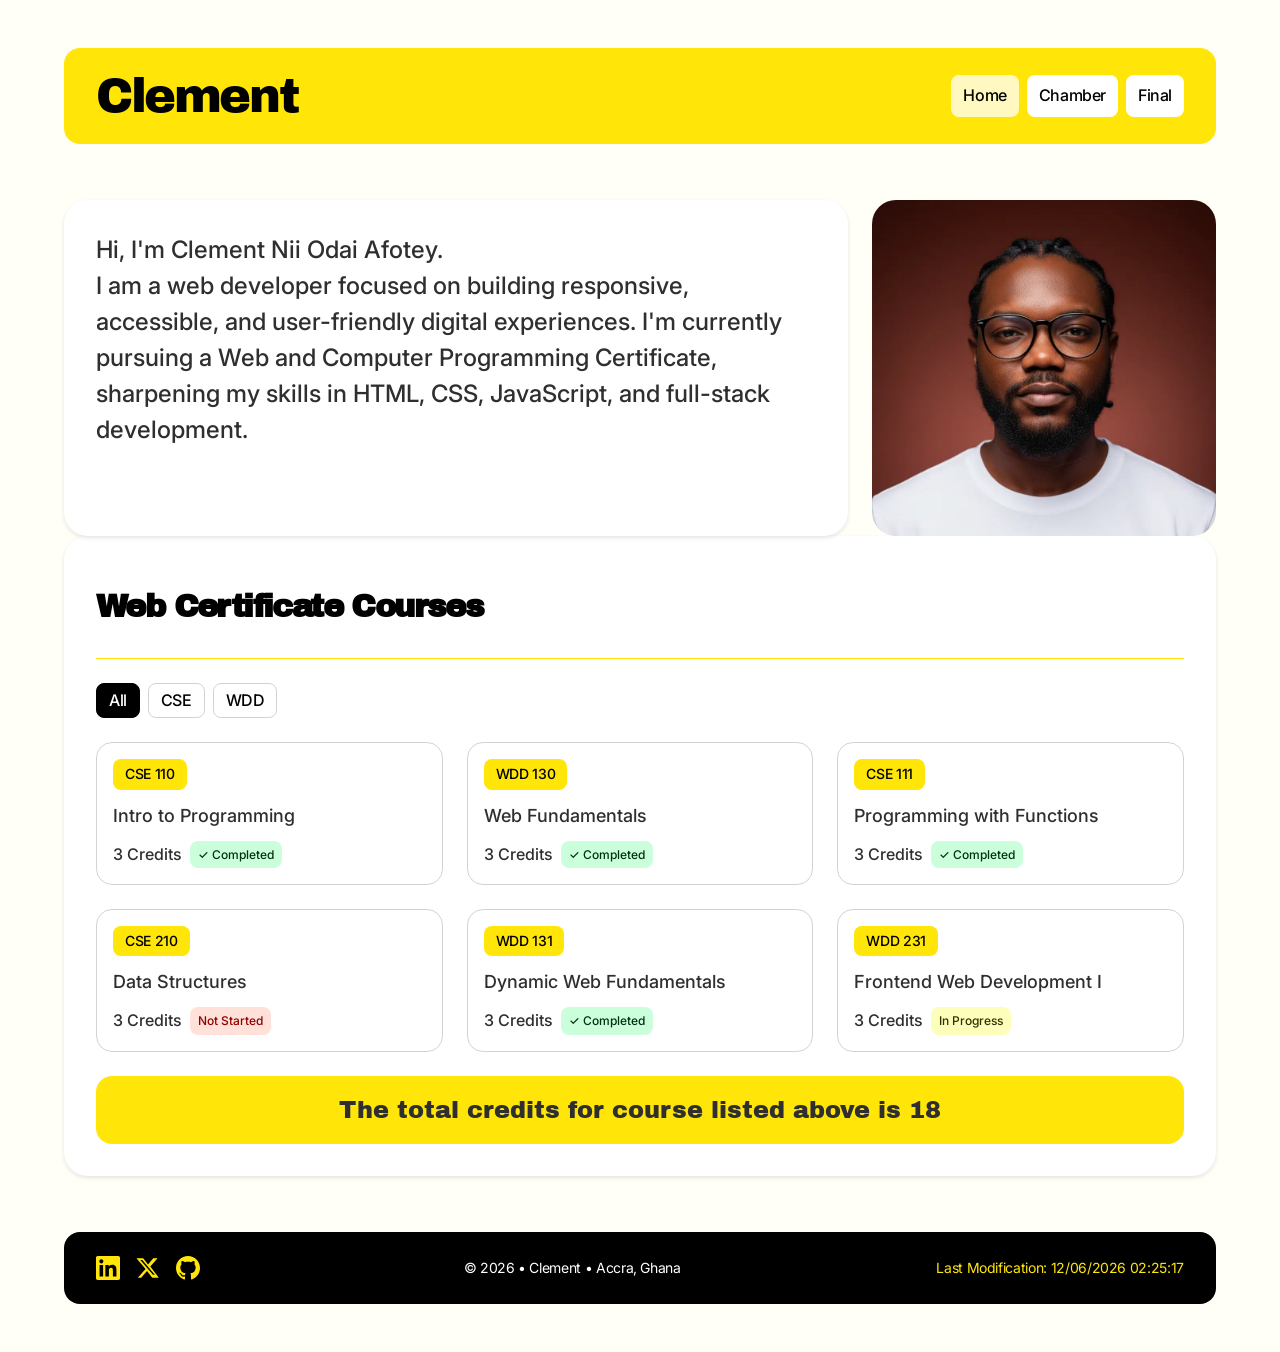
==== index.html @ 3dbdcb91 "Fix HTML Errors" ====
<!DOCTYPE html>
<html lang="en">
<head>
  <meta charset="UTF-8">
  <meta name="viewport" content="width=device-width, initial-scale=1.0">
  <meta name="description" content="Clement Nii Odai Afotey — WDD231 Web and Computer Programming Certificate course homepage.">
  <meta name="author" content="Clement Nii Odai Afotey">
  <title>WDD231 — Web and Computer Programming Certificate | Clement</title>


  <!-- Google Fonts: Archivo Black + Inter -->
  <link rel="preconnect" href="https://fonts.googleapis.com">
<link rel="preconnect" href="https://fonts.gstatic.com" crossorigin>
<link href="https://fonts.googleapis.com/css2?family=Archivo+Black&family=Inter:ital,opsz,wght@0,14..32,100..900;1,14..32,100..900&display=swap" rel="stylesheet">

  <!-- CSS -->
  <link rel="stylesheet" href="styles/normalize.css">
  <link rel="stylesheet" href="styles/small.css">
  <link rel="stylesheet" href="styles/large.css">

  <!-- Scripts (deferred) -->
  <script src="scripts/date.js" defer></script>
  <script src="scripts/navigation.js" defer></script>
  <script src="scripts/courses.js" defer></script>
</head>
<body>

  <div class="page-wrapper">

    <!-- ======================================================
         NAVIGATION
    ====================================================== -->
    <header class="page-header">
      <p class="brand-name">Clement</p>

      <nav id="nav-menu"
           class="primary-nav"
           aria-label="Primary navigation"
           aria-hidden="true">
        <a href="index.html" class="nav-link" aria-current="page">Home</a>
        <a href="#chamber" class="nav-link">Chamber</a>
        <a href="#final" class="nav-link">Final</a>
      </nav>

      <button id="menu-toggle"
              class="hamburger"
              aria-label="Toggle navigation menu"
              aria-expanded="false"
              aria-controls="nav-menu">
        <span></span>
        <span></span>
        <span></span>
      </button>
    </header>

    <main>

    <!-- ======================================================
         HERO
    ====================================================== -->
    <section class="hero" aria-label="About Clement">
      <div class="hero-bio">
        <p>
          Hi, I'm Clement Nii Odai Afotey.<br>
          I am a web developer focused on building responsive, accessible, and user-friendly digital experiences.
          I'm currently pursuing a Web and Computer Programming Certificate, sharpening my skills in HTML, CSS,
          JavaScript, and full-stack development.
        </p>
      </div>

      <div class="hero-photo">
        <img src="images/profile.webp"
             alt="Clement Nii Odai Afotey — student photo"
             loading="lazy"
             width="344"
             height="336">
      </div>
    </section>

    <!-- ======================================================
         COURSES
    ====================================================== -->
    <section class="courses-container" aria-label="Web Certificate Courses">
      <!-- Section header -->
      <div class="courses-header">
        <h1 class="courses-title">Web Certificate Courses</h1>
        <hr class="courses-divider" aria-hidden="true">
      </div>

      <!-- Filter buttons -->
      <nav class="filter-nav" aria-label="Filter courses by subject">
        <button class="filter-btn active"
                data-filter="all"
                aria-pressed="true">All</button>
        <button class="filter-btn"
                data-filter="CSE"
                aria-pressed="false">CSE</button>
        <button class="filter-btn"
                data-filter="WDD"
                aria-pressed="false">WDD</button>
      </nav>

      <!-- Course grid — populated by courses.js -->
      <div id="courses-container"
           class="courses-grid"
           role="region"
           aria-live="polite"
           aria-label="Course list">
        <!-- Dynamically inserted -->
      </div>

      <!-- Credits summary -->
      <div class="credits-summary" aria-live="polite">
        <p>The total credits for course listed above is <span id="total-credits">0</span></p>
      </div>
    </section>

    </main>

    <!-- ======================================================
         FOOTER
    ====================================================== -->
    <footer class="page-footer">
      <div class="footer-top">
        <nav class="social-links" aria-label="Social media links">
          <!-- LinkedIn -->
          <a href="https://www.linkedin.com/in/vikers-jnr"
             aria-label="LinkedIn profile"
             target="_blank"
             rel="noopener noreferrer">
            <svg viewBox="0 0 24 24" aria-hidden="true">
              <path d="M20.447 20.452h-3.554v-5.569c0-1.328-.027-3.037-1.852-3.037-1.853 0-2.136 1.445-2.136 2.939v5.667H9.351V9h3.414v1.561h.046c.477-.9 1.637-1.85 3.37-1.85 3.601 0 4.267 2.37 4.267 5.455v6.286zM5.337 7.433c-1.144 0-2.063-.926-2.063-2.065 0-1.138.92-2.063 2.063-2.063 1.14 0 2.064.925 2.064 2.063 0 1.139-.925 2.065-2.064 2.065zm1.782 13.019H3.555V9h3.564v11.452zM22.225 0H1.771C.792 0 0 .774 0 1.729v20.542C0 23.227.792 24 1.771 24h20.451C23.2 24 24 23.227 24 22.271V1.729C24 .774 23.2 0 22.225 0z"/>
            </svg>
          </a>

          <!-- X (Twitter) -->
          <a href="https://twitter.com"
             aria-label="X (Twitter) profile"
             target="_blank"
             rel="noopener noreferrer">
            <svg viewBox="0 0 24 24" aria-hidden="true">
              <path d="M18.244 2.25h3.308l-7.227 8.26 8.502 11.24h-6.6l-5.165-6.75-5.913 6.75h-3.308l7.73-8.835L.424 2.25h6.755l4.872 6.237 5.193-6.237zM17.002 18.874h1.834L6.287 3.875H4.332l12.67 14.999z"/>
            </svg>
          </a>

          <!-- GitHub -->
          <a href="https://github.com"
             aria-label="GitHub profile"
             target="_blank"
             rel="noopener noreferrer">
            <svg viewBox="0 0 24 24" aria-hidden="true">
              <path d="M12 0c-6.626 0-12 5.373-12 12 0 5.302 3.438 9.8 8.207 11.387.599.111.793-.261.793-.577v-2.234c-3.338.726-4.033-1.416-4.033-1.416-.546-1.387-1.333-1.756-1.333-1.756-1.089-.745.083-.729.083-.729 1.205.084 1.839 1.237 1.839 1.237 1.07 1.834 2.807 1.304 3.492.997.107-.775.418-1.305.762-1.604-2.665-.305-5.467-1.334-5.467-5.931 0-1.311.469-2.381 1.236-3.221-.124-.303-.535-1.524.117-3.176 0 0 1.008-.322 3.301 1.23.957-.266 1.983-.399 3.003-.404 1.02.005 2.047.138 3.006.404 2.291-1.552 3.297-1.23 3.297-1.23.653 1.653.242 2.874.118 3.176.77.84 1.235 1.911 1.235 3.221 0 4.609-2.807 5.624-5.479 5.921.43.372.823 1.102.823 2.222v3.293c0 .319.192.694.801.576 4.765-1.589 8.199-6.086 8.199-11.386 0-6.627-5.373-12-12-12z"/>
            </svg>
          </a>
        </nav>
      </div>

      <div class="footer-meta">
        <p class="footer-copyright">
          &copy; <span id="currentyear"></span> &bull; Clement &bull; Accra, Ghana
        </p>
        <p id="lastModified" class="footer-modified"></p>
      </div>
    </footer>

  </div><!-- /.page-wrapper -->

</body>
</html>
---- styles/small.css ----
/* ============================================================
   Design Tokens
   ============================================================ */
:root {
  /* Colors */
  --color-bg: #fffef7;
  --color-black: #000000;
  --color-white: #ffffff;
  --color-accent: #ffe608;
  --color-footer-bg: #000000;
  --color-text-primary: #2f2f2f;
  --color-text-muted: #505050;
  --color-border: #d3d3d3;

  /* Status colors */
  --color-status-completed-bg: #cbffdc;
  --color-status-completed-text: #003010;
  --color-status-not-started-bg: #ffe1d9;
  --color-status-not-started-text: #910000;
  --color-status-in-progress-bg: #fcfeba;
  --color-status-in-progress-text: #303100;

  /* Typography */
  --font-display: 'Archivo Black', sans-serif;
  --font-body: 'Inter', Arial, sans-serif;

  /* Font sizes */
  --fs-xs: 0.75rem;     /* 12px */
  --fs-sm: 0.875rem;    /* 14px */
  --fs-base: 1rem;      /* 16px */
  --fs-lg: 1.125rem;    /* 18px */
  --fs-xl: 1.5rem;      /* 24px */
  --fs-2xl: 2rem;       /* 32px */
  --fs-3xl: 3rem;       /* 48px */

  /* Letter spacing */
  --ls-tight: -0.05em;
  --ls-tighter: -0.025em;

  /* Spacing */
  --space-1: 0.25rem;   /* 4px */
  --space-2: 0.5rem;    /* 8px */
  --space-3: 0.75rem;   /* 12px */
  --space-4: 1rem;      /* 16px */
  --space-5: 1.25rem;   /* 20px */
  --space-6: 1.5rem;    /* 24px */
  --space-7: 2rem;      /* 32px */
  --space-8: 2.5rem;    /* 40px */
  --space-9: 3rem;      /* 48px */
  --space-10: 3.5rem;   /* 56px */

  /* Radii */
  --radius-sm: 8px;
  --radius-md: 16px;
  --radius-lg: 24px;

  /* Shadows */
  --shadow-card: 0px 2px 4px rgba(0, 0, 0, 0.1);
}

/* ============================================================
   Reset & Base
   ============================================================ */
*, *::before, *::after {
  box-sizing: border-box;
  margin: 0;
  padding: 0;
}

html {
  scroll-behavior: smooth;
  line-height: 1.15;
}

body {
  min-height: 100vh;
  background: var(--color-bg);
  color: var(--color-text-primary);
  font-family: var(--font-body);
  font-weight: 400;
  line-height: 1.6;
}

img {
  display: block;
  max-width: 100%;
}

a {
  color: inherit;
  text-decoration: none;
}

button {
  font: inherit;
  cursor: pointer;
  border: none;
  background: none;
}

/* ============================================================
   Page Wrapper
   ============================================================ */
.page-wrapper {
  max-width: 1248px;
  margin: 0 auto;
  padding: var(--space-9) var(--space-5);
  display: flex;
  flex-direction: column;
  gap: var(--space-10);
}

/* ============================================================
   Navigation / Header
   ============================================================ */
.page-header {
  background: var(--color-accent);
  border-radius: var(--radius-md);
  padding: var(--space-6) var(--space-7);
  display: flex;
  align-items: center;
  justify-content: space-between;
  gap: var(--space-4);
  position: relative;
}

.brand-name {
  font-family: var(--font-display);
  font-size: var(--fs-3xl);
  font-weight: 400;
  font-style: normal;
  color: var(--color-black);
  letter-spacing: -0.05em;
  line-height: 1;
}

/* Hamburger — mobile only */
.hamburger {
  display: inline-flex;
  flex-direction: column;
  justify-content: space-between;
  width: 2rem;
  height: 1.4rem;
  background: none;
  border: none;
  cursor: pointer;
  padding: 0;
  z-index: 100;
}

.hamburger span {
  width: 100%;
  height: 3px;
  background: var(--color-black);
  border-radius: 999px;
  display: block;
  transition: transform 0.2s ease, opacity 0.2s ease;
}

/* Nav links */
.primary-nav {
  display: none;
  flex-direction: column;
  gap: var(--space-2);
  position: absolute;
  top: calc(100% + var(--space-2));
  right: var(--space-5);
  background: var(--color-accent);
  border-radius: var(--radius-sm);
  padding: var(--space-3);
  z-index: 99;
  box-shadow: var(--shadow-card);
}

.primary-nav.is-open {
  display: flex;
}

.nav-link {
  display: inline-flex;
  align-items: center;
  justify-content: center;
  padding: var(--space-2) var(--space-3);
  background: var(--color-white);
  color: var(--color-black);
  border-radius: var(--radius-sm);
  font-family: var(--font-body);
  font-weight: 500;
  font-size: var(--fs-base);
  letter-spacing: var(--ls-tighter);
  transition: background 0.15s ease;
  white-space: nowrap;
}

.nav-link:hover,
.nav-link[aria-current="page"] {
  background: rgba(255, 255, 255, 0.75);
}

/* ============================================================
   Hero Section
   ============================================================ */
.hero {
  display: grid;
  grid-template-columns: 1fr;
  gap: var(--space-6);
}

.hero-bio {
  background: var(--color-white);
  border-radius: var(--radius-lg);
  padding: var(--space-7) var(--space-7);
  box-shadow: var(--shadow-card);
}

.hero-bio p {
  font-family: var(--font-body);
  font-weight: 500;
  font-style: normal; 
  font-size: var(--fs-xl);
  color: var(--color-text-primary);
  line-height: 1.5;
}

.hero-photo {
  background: var(--color-white);
  border-radius: var(--radius-lg);
  overflow: hidden;
  aspect-ratio: 344 / 336;
}

.hero-photo img {
  width: 100%;
  height: 100%;
  object-fit: cover;
  object-position: center center;
  display: block;
}

/* ============================================================
   Courses Container
   ============================================================ */
.courses-container {
  background: var(--color-white);
  border-radius: var(--radius-lg);
  padding: var(--space-7);
  box-shadow: var(--shadow-card);
  display: flex;
  flex-direction: column;
  gap: var(--space-6);
}

/* Courses Header */
.courses-header {
  display: flex;
  flex-direction: column;
  gap: var(--space-3);
}

.courses-title {
  font-family: var(--font-display);
  font-size: var(--fs-2xl);
  color: var(--color-black);
  letter-spacing: -0.05em;
  line-height: normal;
}

.courses-divider {
  width: 100%;
  height: 1px;
  background: var(--color-accent);
  border: none;
}

/* Filter Buttons */
.filter-nav {
  display: flex;
  gap: var(--space-2);
  flex-wrap: wrap;
}

.filter-btn {
  display: inline-flex;
  align-items: center;
  justify-content: center;
  padding: var(--space-1) var(--space-3);
  border-radius: var(--radius-sm);
  font-family: var(--font-body);
  font-weight: 500;
  font-size: var(--fs-base);
  letter-spacing: var(--ls-tighter);
  color: var(--color-black);
  background: var(--color-white);
  border: 1px solid var(--color-border);
  cursor: pointer;
  transition: background 0.15s ease, border-color 0.15s ease;
}

.filter-btn.active,
.filter-btn:hover {
  background: var(--color-black);
  color: var(--color-white);
  border-color: var(--color-black);
}

/* Courses Grid */
.courses-grid {
  display: grid;
  grid-template-columns: 1fr;
  gap: var(--space-6);
}

/* Course Card */
.course-card {
  background: var(--color-white);
  border: 1px solid var(--color-border);
  border-radius: var(--radius-md);
  padding: var(--space-4);
  display: flex;
  flex-direction: column;
  gap: var(--space-3);
}

.course-code {
  display: inline-flex;
  align-items: center;
  justify-content: center;
  padding: var(--space-1) var(--space-3);
  background: var(--color-accent);
  color: var(--color-black);
  border-radius: var(--radius-sm);
  font-family: var(--font-body);
  font-weight: 500;
  font-size: var(--fs-sm);
  letter-spacing: var(--ls-tighter);
  white-space: nowrap;
  width: fit-content;
}

.course-title {
  font-family: var(--font-body);
  font-weight: 500;
  font-size: var(--fs-lg);
  color: var(--color-text-primary);
  line-height: 1.5;
  margin: 0;
}

.course-info {
  display: flex;
  align-items: center;
  gap: var(--space-2);
}

.course-credits {
  font-family: var(--font-body);
  font-weight: 500;
  font-size: var(--fs-base);
  color: var(--color-text-primary);
  white-space: nowrap;
}

.course-status {
  display: inline-flex;
  align-items: center;
  justify-content: center;
  padding: var(--space-1) var(--space-2);
  border-radius: var(--radius-sm);
  font-family: var(--font-body);
  font-weight: 500;
  font-size: var(--fs-xs);
  white-space: nowrap;
}

.course-status.completed {
  background: var(--color-status-completed-bg);
  color: var(--color-status-completed-text);
}

.course-status.not-started {
  background: var(--color-status-not-started-bg);
  color: var(--color-status-not-started-text);
}

.course-status.in-progress {
  background: var(--color-status-in-progress-bg);
  color: var(--color-status-in-progress-text);
}

/* Credits Summary */
.credits-summary {
  background: var(--color-accent);
  border-radius: var(--radius-md);
  padding: var(--space-4);
  display: flex;
  align-items: center;
  justify-content: center;
}

.credits-summary p {
  font-family: var(--font-display);
  font-size: var(--fs-xl);
  color: var(--color-text-primary);
  line-height: 1.5;
  text-align: center;
}

/* ============================================================
   Footer
   ============================================================ */
.page-footer {
  background: var(--color-footer-bg);
  border-radius: var(--radius-md);
  padding: var(--space-6) var(--space-7);
  display: flex;
  flex-direction: column;
  gap: var(--space-4);
  align-items: flex-start;
}

.footer-top {
  display: flex;
  flex-direction: column;
  gap: var(--space-4);
  width: 100%;
}

.social-links {
  display: flex;
  gap: var(--space-4);
  align-items: center;
}

.social-links a {
  display: inline-flex;
  align-items: center;
  justify-content: center;
  width: 24px;
  height: 24px;
  color: var(--color-accent);
  transition: opacity 0.15s ease;
}

.social-links a:hover {
  opacity: 0.7;
}

.social-links svg {
  width: 24px;
  height: 24px;
  fill: currentColor;
}

.footer-meta {
  display: flex;
  flex-direction: column;
  gap: var(--space-2);
  width: 100%;
}

.footer-copyright,
.footer-modified {
  font-family: var(--font-body);
  font-size: var(--fs-sm);
  color: var(--color-white);
  letter-spacing: var(--ls-tighter);
  line-height: normal;
}

.footer-modified{
  color: var(--color-accent);
}

/* ============================================================
   Reduced Motion
   ============================================================ */
@media (prefers-reduced-motion: reduce) {
  *, *::before, *::after {
    transition-duration: 0.001ms !important;
    animation-duration: 0.001ms !important;
    scroll-behavior: auto !important;
  }
}
---- styles/large.css ----
/* ============================================================
   Tablet: 640px+
   ============================================================ */
@media screen and (min-width: 640px) {
  .hamburger {
    display: none;
  }

  .primary-nav {
    display: flex;
    flex-direction: row;
    position: static;
    background: transparent;
    padding: 0;
    box-shadow: none;
    gap: var(--space-2);
  }

  .courses-grid {
    grid-template-columns: repeat(2, minmax(0, 1fr));
  }
}

/* ============================================================
   Desktop: 1024px+
   ============================================================ */
@media screen and (min-width: 1024px) {
  .page-wrapper {
    padding: var(--space-9) var(--space-9);
  }

  /* Hero: bio takes most space, photo aside */
  .hero {
    grid-template-columns: 1fr 344px;
    align-items: stretch;
  }

  .hero-photo {
    aspect-ratio: auto;
    height: 336px;
  }

  /* 3-column course grid */
  .courses-grid {
    grid-template-columns: repeat(3, minmax(0, 1fr));
  }

  /* Footer: single row layout */
  .page-footer {
    flex-direction: row;
    align-items: center;
    gap: var(--space-4);
  }

  .footer-top {
    width: auto;
    flex-shrink: 0;
  }

  .footer-meta {
    flex: 1;
    flex-direction: row;
    justify-content: space-between;
    align-items: center;
  }

  .footer-copyright {
    flex: 1;
    text-align: center;
  }
}

/* ============================================================
   Wide: 1280px+
   ============================================================ */
@media screen and (min-width: 1280px) {
  .page-wrapper {
    padding: var(--space-9) var(--space-9);
  }

  .brand-name {
    font-size: var(--fs-3xl);
  }
}
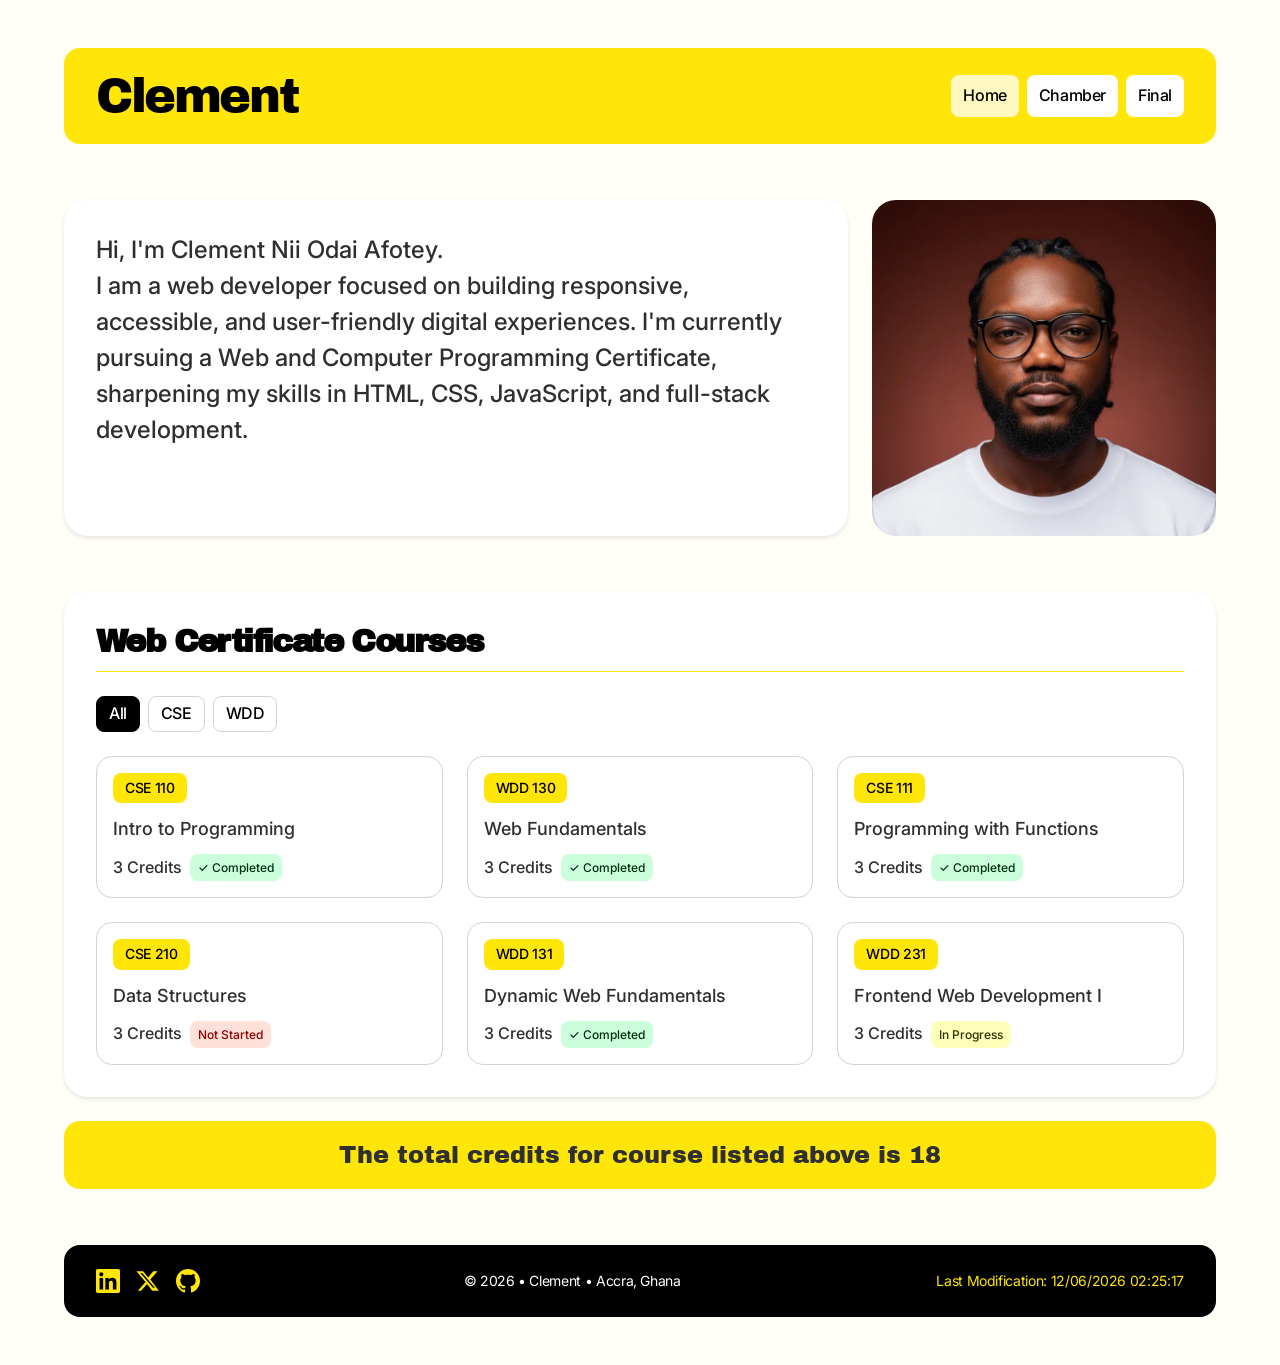
==== commit c17bd50c: "Fix Html Validation errors" ====
--- a/index.html
+++ b/index.html
@@ -59,6 +59,7 @@
          HERO
     ====================================================== -->
     <section class="hero" aria-label="About Clement">
+      <h2 class="visually-hidden">About Me</h2>
       <div class="hero-bio">
         <p>
           Hi, I'm Clement Nii Odai Afotey.<br>
@@ -83,7 +84,7 @@
     <section class="courses-container" aria-label="Web Certificate Courses">
       <!-- Section header -->
       <div class="courses-header">
-        <h1 class="courses-title">Web Certificate Courses</h1>
+        <h2 class="courses-title">Web Certificate Courses</h2>
         <hr class="courses-divider" aria-hidden="true">
       </div>
 
@@ -108,8 +109,13 @@
            aria-label="Course list">
         <!-- Dynamically inserted -->
       </div>
+    </section>
 
-      <!-- Credits summary -->
+    <!-- ======================================================
+         CREDITS SUMMARY
+    ====================================================== -->
+    <section class="credits-section" aria-label="Credit Summary">
+      <h2 class="visually-hidden">Credit Summary</h2>
       <div class="credits-summary" aria-live="polite">
         <p>The total credits for course listed above is <span id="total-credits">0</span></p>
       </div>
@@ -166,4 +172,4 @@
   </div><!-- /.page-wrapper -->
 
 </body>
-</html>
+</html>
--- a/styles/small.css
+++ b/styles/small.css
@@ -110,6 +110,25 @@
   gap: var(--space-10);
 }
 
+/* main groups the three content sections with the same rhythm
+   as the original single-section layout */
+main {
+  display: flex;
+  flex-direction: column;
+  gap: var(--space-10);
+}
+
+/* credits-section visually belongs to the courses block above.
+   The adjacent sibling selector pulls it back up so the gap between
+   courses-container and credits-summary matches the original inner padding. */
+.courses-container + .credits-section {
+  margin-top: calc(var(--space-6) - var(--space-10));
+}
+
+.credits-section {
+  /* visual comes entirely from .credits-summary inside */
+}
+
 /* ============================================================
    Navigation / Header
    ============================================================ */
@@ -387,6 +406,24 @@
   color: var(--color-status-in-progress-text);
 }
 
+/* Visually hidden — accessible but not visible */
+.visually-hidden {
+  position: absolute;
+  width: 1px;
+  height: 1px;
+  padding: 0;
+  margin: -1px;
+  overflow: hidden;
+  clip: rect(0, 0, 0, 0);
+  white-space: nowrap;
+  border: 0;
+}
+
+/* Credits section wrapper — no extra spacing, inherits page-wrapper gap */
+.credits-section {
+  /* intentionally unstyled — visual comes from .credits-summary inside */
+}
+
 /* Credits Summary */
 .credits-summary {
   background: var(--color-accent);
@@ -480,4 +517,4 @@
     animation-duration: 0.001ms !important;
     scroll-behavior: auto !important;
   }
-}
+}
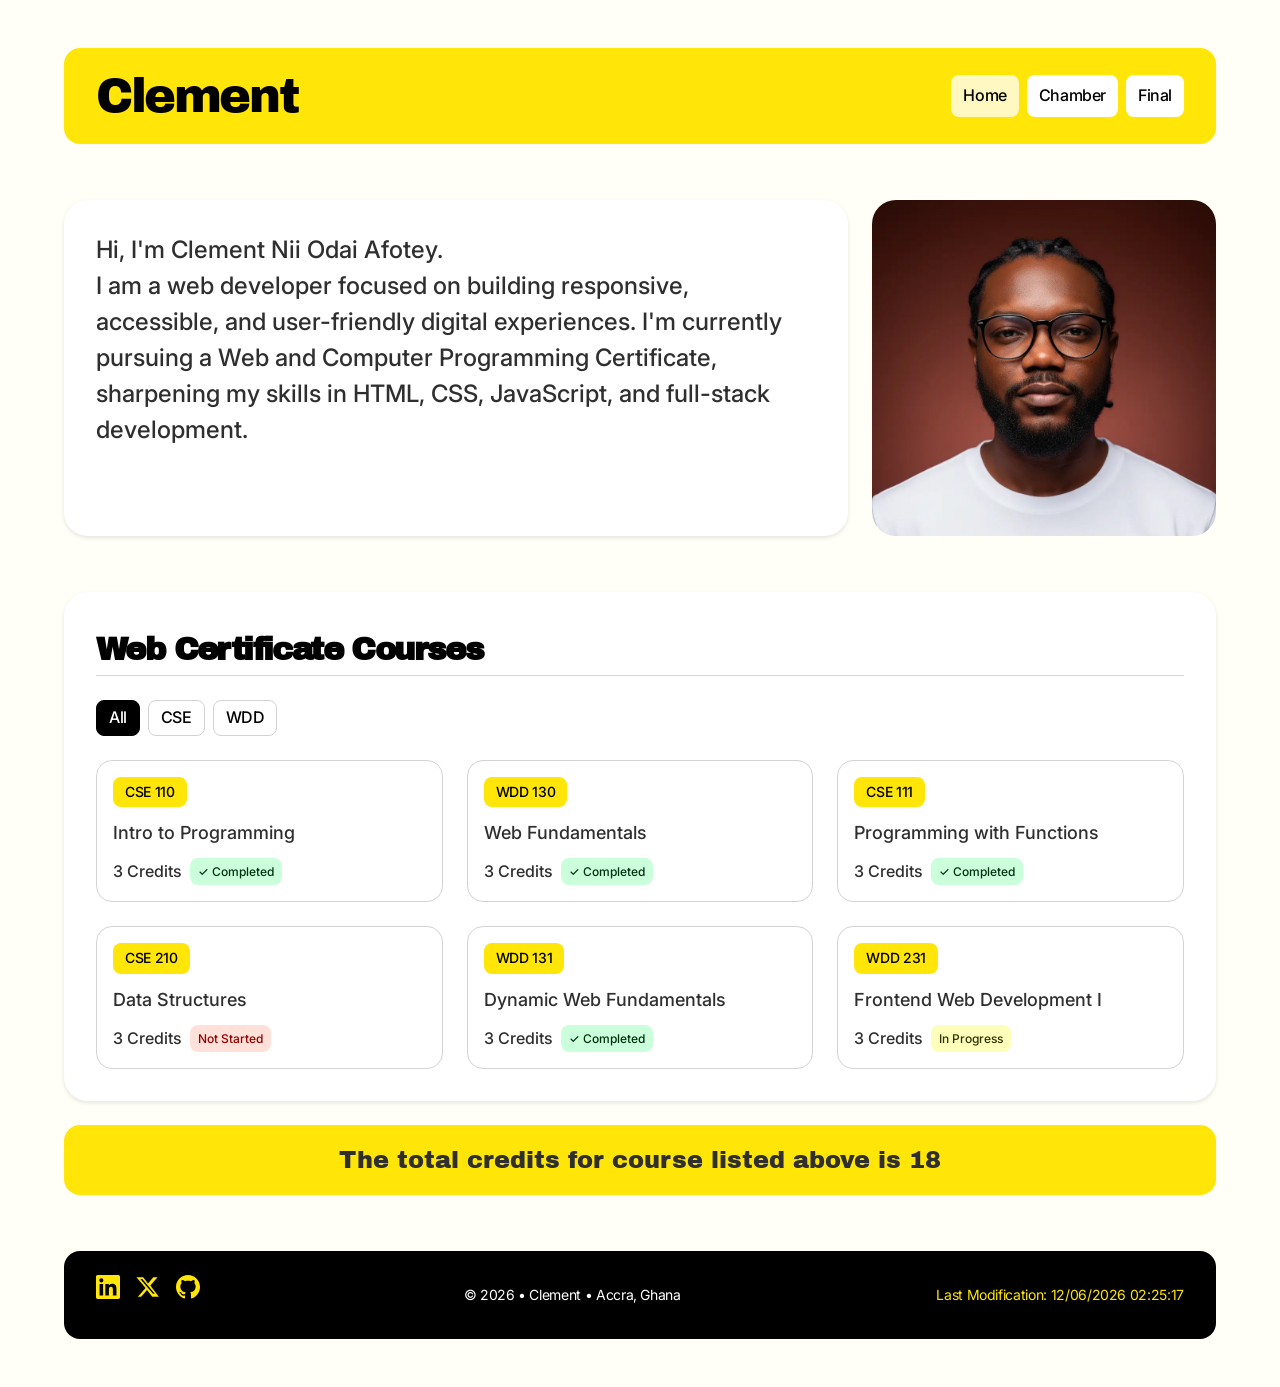
==== commit a4e2220a: "Refactor navigation accessibility attributes and clean up CSS styles" ====
--- a/index.html
+++ b/index.html
@@ -35,8 +35,7 @@
 
       <nav id="nav-menu"
            class="primary-nav"
-           aria-label="Primary navigation"
-           aria-hidden="true">
+           aria-label="Primary navigation">
         <a href="index.html" class="nav-link" aria-current="page">Home</a>
         <a href="#chamber" class="nav-link">Chamber</a>
         <a href="#final" class="nav-link">Final</a>
@@ -54,6 +53,8 @@
     </header>
 
     <main>
+
+    <h1 class="visually-hidden">WDD231 — Web and Computer Programming Certificate</h1>
 
     <!-- ======================================================
          HERO
--- a/styles/small.css
+++ b/styles/small.css
@@ -2,15 +2,15 @@
    Design Tokens
    ============================================================ */
 :root {
-  /* Colors */
+  /* Colors — all hex, no rgba */
   --color-bg: #fffef7;
   --color-black: #000000;
   --color-white: #ffffff;
   --color-accent: #ffe608;
-  --color-footer-bg: #000000;
   --color-text-primary: #2f2f2f;
-  --color-text-muted: #505050;
   --color-border: #d3d3d3;
+  --color-nav-hover: #ffffffbf;
+  --color-shadow: #0000001a;
 
   /* Status colors */
   --color-status-completed-bg: #cbffdc;
@@ -25,37 +25,35 @@
   --font-body: 'Inter', Arial, sans-serif;
 
   /* Font sizes */
-  --fs-xs: 0.75rem;     /* 12px */
-  --fs-sm: 0.875rem;    /* 14px */
-  --fs-base: 1rem;      /* 16px */
-  --fs-lg: 1.125rem;    /* 18px */
-  --fs-xl: 1.5rem;      /* 24px */
-  --fs-2xl: 2rem;       /* 32px */
-  --fs-3xl: 3rem;       /* 48px */
+  --fs-xs: 0.75rem;
+  --fs-sm: 0.875rem;
+  --fs-base: 1rem;
+  --fs-lg: 1.125rem;
+  --fs-xl: 1.5rem;
+  --fs-2xl: 2rem;
+  --fs-3xl: 3rem;
 
   /* Letter spacing */
-  --ls-tight: -0.05em;
   --ls-tighter: -0.025em;
 
   /* Spacing */
-  --space-1: 0.25rem;   /* 4px */
-  --space-2: 0.5rem;    /* 8px */
-  --space-3: 0.75rem;   /* 12px */
-  --space-4: 1rem;      /* 16px */
-  --space-5: 1.25rem;   /* 20px */
-  --space-6: 1.5rem;    /* 24px */
-  --space-7: 2rem;      /* 32px */
-  --space-8: 2.5rem;    /* 40px */
-  --space-9: 3rem;      /* 48px */
-  --space-10: 3.5rem;   /* 56px */
+  --space-1: 0.25rem;
+  --space-2: 0.5rem;
+  --space-3: 0.75rem;
+  --space-4: 1rem;
+  --space-5: 1.25rem;
+  --space-6: 1.5rem;
+  --space-7: 2rem;
+  --space-9: 3rem;
+  --space-10: 3.5rem;
 
   /* Radii */
   --radius-sm: 8px;
   --radius-md: 16px;
   --radius-lg: 24px;
 
-  /* Shadows */
-  --shadow-card: 0px 2px 4px rgba(0, 0, 0, 0.1);
+  /* Shadow */
+  --shadow-card: 0px 2px 4px var(--color-shadow);
 }
 
 /* ============================================================
@@ -77,7 +75,6 @@
   background: var(--color-bg);
   color: var(--color-text-primary);
   font-family: var(--font-body);
-  font-weight: 400;
   line-height: 1.6;
 }
 
@@ -99,314 +96,8 @@
 }
 
 /* ============================================================
-   Page Wrapper
-   ============================================================ */
-.page-wrapper {
-  max-width: 1248px;
-  margin: 0 auto;
-  padding: var(--space-9) var(--space-5);
-  display: flex;
-  flex-direction: column;
-  gap: var(--space-10);
-}
-
-/* main groups the three content sections with the same rhythm
-   as the original single-section layout */
-main {
-  display: flex;
-  flex-direction: column;
-  gap: var(--space-10);
-}
-
-/* credits-section visually belongs to the courses block above.
-   The adjacent sibling selector pulls it back up so the gap between
-   courses-container and credits-summary matches the original inner padding. */
-.courses-container + .credits-section {
-  margin-top: calc(var(--space-6) - var(--space-10));
-}
-
-.credits-section {
-  /* visual comes entirely from .credits-summary inside */
-}
-
-/* ============================================================
-   Navigation / Header
-   ============================================================ */
-.page-header {
-  background: var(--color-accent);
-  border-radius: var(--radius-md);
-  padding: var(--space-6) var(--space-7);
-  display: flex;
-  align-items: center;
-  justify-content: space-between;
-  gap: var(--space-4);
-  position: relative;
-}
-
-.brand-name {
-  font-family: var(--font-display);
-  font-size: var(--fs-3xl);
-  font-weight: 400;
-  font-style: normal;
-  color: var(--color-black);
-  letter-spacing: -0.05em;
-  line-height: 1;
-}
-
-/* Hamburger — mobile only */
-.hamburger {
-  display: inline-flex;
-  flex-direction: column;
-  justify-content: space-between;
-  width: 2rem;
-  height: 1.4rem;
-  background: none;
-  border: none;
-  cursor: pointer;
-  padding: 0;
-  z-index: 100;
-}
-
-.hamburger span {
-  width: 100%;
-  height: 3px;
-  background: var(--color-black);
-  border-radius: 999px;
-  display: block;
-  transition: transform 0.2s ease, opacity 0.2s ease;
-}
-
-/* Nav links */
-.primary-nav {
-  display: none;
-  flex-direction: column;
-  gap: var(--space-2);
-  position: absolute;
-  top: calc(100% + var(--space-2));
-  right: var(--space-5);
-  background: var(--color-accent);
-  border-radius: var(--radius-sm);
-  padding: var(--space-3);
-  z-index: 99;
-  box-shadow: var(--shadow-card);
-}
-
-.primary-nav.is-open {
-  display: flex;
-}
-
-.nav-link {
-  display: inline-flex;
-  align-items: center;
-  justify-content: center;
-  padding: var(--space-2) var(--space-3);
-  background: var(--color-white);
-  color: var(--color-black);
-  border-radius: var(--radius-sm);
-  font-family: var(--font-body);
-  font-weight: 500;
-  font-size: var(--fs-base);
-  letter-spacing: var(--ls-tighter);
-  transition: background 0.15s ease;
-  white-space: nowrap;
-}
-
-.nav-link:hover,
-.nav-link[aria-current="page"] {
-  background: rgba(255, 255, 255, 0.75);
-}
-
-/* ============================================================
-   Hero Section
-   ============================================================ */
-.hero {
-  display: grid;
-  grid-template-columns: 1fr;
-  gap: var(--space-6);
-}
-
-.hero-bio {
-  background: var(--color-white);
-  border-radius: var(--radius-lg);
-  padding: var(--space-7) var(--space-7);
-  box-shadow: var(--shadow-card);
-}
-
-.hero-bio p {
-  font-family: var(--font-body);
-  font-weight: 500;
-  font-style: normal; 
-  font-size: var(--fs-xl);
-  color: var(--color-text-primary);
-  line-height: 1.5;
-}
-
-.hero-photo {
-  background: var(--color-white);
-  border-radius: var(--radius-lg);
-  overflow: hidden;
-  aspect-ratio: 344 / 336;
-}
-
-.hero-photo img {
-  width: 100%;
-  height: 100%;
-  object-fit: cover;
-  object-position: center center;
-  display: block;
-}
-
-/* ============================================================
-   Courses Container
-   ============================================================ */
-.courses-container {
-  background: var(--color-white);
-  border-radius: var(--radius-lg);
-  padding: var(--space-7);
-  box-shadow: var(--shadow-card);
-  display: flex;
-  flex-direction: column;
-  gap: var(--space-6);
-}
-
-/* Courses Header */
-.courses-header {
-  display: flex;
-  flex-direction: column;
-  gap: var(--space-3);
-}
-
-.courses-title {
-  font-family: var(--font-display);
-  font-size: var(--fs-2xl);
-  color: var(--color-black);
-  letter-spacing: -0.05em;
-  line-height: normal;
-}
-
-.courses-divider {
-  width: 100%;
-  height: 1px;
-  background: var(--color-accent);
-  border: none;
-}
-
-/* Filter Buttons */
-.filter-nav {
-  display: flex;
-  gap: var(--space-2);
-  flex-wrap: wrap;
-}
-
-.filter-btn {
-  display: inline-flex;
-  align-items: center;
-  justify-content: center;
-  padding: var(--space-1) var(--space-3);
-  border-radius: var(--radius-sm);
-  font-family: var(--font-body);
-  font-weight: 500;
-  font-size: var(--fs-base);
-  letter-spacing: var(--ls-tighter);
-  color: var(--color-black);
-  background: var(--color-white);
-  border: 1px solid var(--color-border);
-  cursor: pointer;
-  transition: background 0.15s ease, border-color 0.15s ease;
-}
-
-.filter-btn.active,
-.filter-btn:hover {
-  background: var(--color-black);
-  color: var(--color-white);
-  border-color: var(--color-black);
-}
-
-/* Courses Grid */
-.courses-grid {
-  display: grid;
-  grid-template-columns: 1fr;
-  gap: var(--space-6);
-}
-
-/* Course Card */
-.course-card {
-  background: var(--color-white);
-  border: 1px solid var(--color-border);
-  border-radius: var(--radius-md);
-  padding: var(--space-4);
-  display: flex;
-  flex-direction: column;
-  gap: var(--space-3);
-}
-
-.course-code {
-  display: inline-flex;
-  align-items: center;
-  justify-content: center;
-  padding: var(--space-1) var(--space-3);
-  background: var(--color-accent);
-  color: var(--color-black);
-  border-radius: var(--radius-sm);
-  font-family: var(--font-body);
-  font-weight: 500;
-  font-size: var(--fs-sm);
-  letter-spacing: var(--ls-tighter);
-  white-space: nowrap;
-  width: fit-content;
-}
-
-.course-title {
-  font-family: var(--font-body);
-  font-weight: 500;
-  font-size: var(--fs-lg);
-  color: var(--color-text-primary);
-  line-height: 1.5;
-  margin: 0;
-}
-
-.course-info {
-  display: flex;
-  align-items: center;
-  gap: var(--space-2);
-}
-
-.course-credits {
-  font-family: var(--font-body);
-  font-weight: 500;
-  font-size: var(--fs-base);
-  color: var(--color-text-primary);
-  white-space: nowrap;
-}
-
-.course-status {
-  display: inline-flex;
-  align-items: center;
-  justify-content: center;
-  padding: var(--space-1) var(--space-2);
-  border-radius: var(--radius-sm);
-  font-family: var(--font-body);
-  font-weight: 500;
-  font-size: var(--fs-xs);
-  white-space: nowrap;
-}
-
-.course-status.completed {
-  background: var(--color-status-completed-bg);
-  color: var(--color-status-completed-text);
-}
-
-.course-status.not-started {
-  background: var(--color-status-not-started-bg);
-  color: var(--color-status-not-started-text);
-}
-
-.course-status.in-progress {
-  background: var(--color-status-in-progress-bg);
-  color: var(--color-status-in-progress-text);
-}
-
-/* Visually hidden — accessible but not visible */
+   Visually Hidden Utility
+   ============================================================ */
 .visually-hidden {
   position: absolute;
   width: 1px;
@@ -419,12 +110,277 @@
   border: 0;
 }
 
-/* Credits section wrapper — no extra spacing, inherits page-wrapper gap */
-.credits-section {
-  /* intentionally unstyled — visual comes from .credits-summary inside */
-}
-
-/* Credits Summary */
+/* ============================================================
+   Page Wrapper
+   ============================================================ */
+.page-wrapper {
+  max-width: 1248px;
+  margin: 0 auto;
+  padding: var(--space-9) var(--space-5);
+  display: flex;
+  flex-direction: column;
+  gap: var(--space-10);
+}
+
+/* ============================================================
+   Navigation / Header
+   ============================================================ */
+.page-header {
+  background: var(--color-accent);
+  border-radius: var(--radius-md);
+  padding: var(--space-6) var(--space-7);
+  display: flex;
+  align-items: center;
+  justify-content: space-between;
+  gap: var(--space-4);
+  position: relative;
+}
+
+.brand-name {
+  font-family: var(--font-display);
+  font-size: var(--fs-3xl);
+  font-weight: 400;
+  color: var(--color-black);
+  letter-spacing: -0.05em;
+  line-height: 1;
+}
+
+.hamburger {
+  display: inline-flex;
+  flex-direction: column;
+  justify-content: space-between;
+  width: 2rem;
+  height: 1.4rem;
+  cursor: pointer;
+  padding: 0;
+  z-index: 100;
+}
+
+.hamburger span {
+  width: 100%;
+  height: 3px;
+  background: var(--color-black);
+  border-radius: 999px;
+  display: block;
+  transition: transform 0.2s ease, opacity 0.2s ease;
+}
+
+.primary-nav {
+  display: none;
+  flex-direction: column;
+  gap: var(--space-2);
+  position: absolute;
+  top: calc(100% + var(--space-2));
+  right: var(--space-5);
+  background: var(--color-accent);
+  border-radius: var(--radius-sm);
+  padding: var(--space-3);
+  z-index: 99;
+  box-shadow: var(--shadow-card);
+}
+
+.primary-nav.is-open {
+  display: flex;
+}
+
+.nav-link {
+  display: inline-flex;
+  align-items: center;
+  justify-content: center;
+  padding: var(--space-2) var(--space-3);
+  background: var(--color-white);
+  color: var(--color-black);
+  border-radius: var(--radius-sm);
+  font-weight: 500;
+  font-size: var(--fs-base);
+  letter-spacing: var(--ls-tighter);
+  transition: background 0.15s ease;
+  white-space: nowrap;
+}
+
+.nav-link:hover,
+.nav-link[aria-current="page"] {
+  background: var(--color-nav-hover);
+}
+
+/* ============================================================
+   Hero Section
+   ============================================================ */
+.hero {
+  display: grid;
+  grid-template-columns: 1fr;
+  gap: var(--space-6);
+  margin-bottom: var(--space-10);
+}
+
+.hero-bio {
+  background: var(--color-white);
+  border-radius: var(--radius-lg);
+  padding: var(--space-7);
+  box-shadow: var(--shadow-card);
+}
+
+.hero-bio p {
+  font-weight: 500;
+  font-size: var(--fs-xl);
+  line-height: 1.5;
+}
+
+.hero-photo {
+  background: var(--color-white);
+  border-radius: var(--radius-lg);
+  overflow: hidden;
+  aspect-ratio: 344 / 336;
+}
+
+.hero-photo img {
+  width: 100%;
+  height: 100%;
+  object-fit: cover;
+}
+
+/* ============================================================
+   Courses Container
+   ============================================================ */
+.courses-container {
+  background: var(--color-white);
+  border-radius: var(--radius-lg);
+  padding: var(--space-7);
+  box-shadow: var(--shadow-card);
+  display: flex;
+  flex-direction: column;
+  gap: var(--space-6);
+  margin-bottom: var(--space-6);
+}
+
+.courses-header {
+  gap: var(--space-3);
+}
+
+.courses-title {
+  font-family: var(--font-display);
+  font-size: var(--fs-2xl);
+  color: var(--color-black);
+  letter-spacing: -0.05em;
+}
+
+.courses-divider {
+  width: 100%;
+  height: 1px;
+  background: var(--color-accent);
+  border: none;
+}
+
+.filter-nav {
+  display: flex;
+  gap: var(--space-2);
+  flex-wrap: wrap;
+}
+
+.filter-btn {
+  display: inline-flex;
+  align-items: center;
+  justify-content: center;
+  padding: var(--space-1) var(--space-3);
+  border-radius: var(--radius-sm);
+  font-weight: 500;
+  font-size: var(--fs-base);
+  letter-spacing: var(--ls-tighter);
+  color: var(--color-black);
+  background: var(--color-white);
+  border: 1px solid var(--color-border);
+  cursor: pointer;
+  transition: background 0.15s ease, border-color 0.15s ease;
+}
+
+.filter-btn.active,
+.filter-btn:hover {
+  background: var(--color-black);
+  color: var(--color-white);
+  border-color: var(--color-black);
+}
+
+.courses-grid {
+  display: grid;
+  grid-template-columns: 1fr;
+  gap: var(--space-6);
+}
+
+/* ============================================================
+   Course Card
+   ============================================================ */
+.course-card {
+  background: var(--color-white);
+  border: 1px solid var(--color-border);
+  border-radius: var(--radius-md);
+  padding: var(--space-4);
+  display: flex;
+  flex-direction: column;
+  gap: var(--space-3);
+}
+
+.course-code {
+  display: inline-flex;
+  align-items: center;
+  justify-content: center;
+  padding: var(--space-1) var(--space-3);
+  background: var(--color-accent);
+  color: var(--color-black);
+  border-radius: var(--radius-sm);
+  font-weight: 500;
+  font-size: var(--fs-sm);
+  letter-spacing: var(--ls-tighter);
+  white-space: nowrap;
+  width: fit-content;
+}
+
+.course-title {
+  font-weight: 500;
+  font-size: var(--fs-lg);
+  line-height: 1.5;
+}
+
+.course-info {
+  display: flex;
+  align-items: center;
+  gap: var(--space-2);
+}
+
+.course-credits {
+  font-weight: 500;
+  font-size: var(--fs-base);
+  white-space: nowrap;
+}
+
+.course-status {
+  display: inline-flex;
+  align-items: center;
+  justify-content: center;
+  padding: var(--space-1) var(--space-2);
+  border-radius: var(--radius-sm);
+  font-weight: 500;
+  font-size: var(--fs-xs);
+  white-space: nowrap;
+}
+
+.course-status.completed {
+  background: var(--color-status-completed-bg);
+  color: var(--color-status-completed-text);
+}
+
+.course-status.not-started {
+  background: var(--color-status-not-started-bg);
+  color: var(--color-status-not-started-text);
+}
+
+.course-status.in-progress {
+  background: var(--color-status-in-progress-bg);
+  color: var(--color-status-in-progress-text);
+}
+
+/* ============================================================
+   Credits Summary
+   ============================================================ */
 .credits-summary {
   background: var(--color-accent);
   border-radius: var(--radius-md);
@@ -437,8 +393,6 @@
 .credits-summary p {
   font-family: var(--font-display);
   font-size: var(--fs-xl);
-  color: var(--color-text-primary);
-  line-height: 1.5;
   text-align: center;
 }
 
@@ -446,26 +400,19 @@
    Footer
    ============================================================ */
 .page-footer {
-  background: var(--color-footer-bg);
+  background: var(--color-black);
   border-radius: var(--radius-md);
   padding: var(--space-6) var(--space-7);
   display: flex;
   flex-direction: column;
   gap: var(--space-4);
-  align-items: flex-start;
-}
-
-.footer-top {
-  display: flex;
-  flex-direction: column;
+}
+
+.social-links {
+  display: flex;
   gap: var(--space-4);
-  width: 100%;
-}
-
-.social-links {
-  display: flex;
-  gap: var(--space-4);
-  align-items: center;
+  align-items: center;
+  margin-bottom: var(--space-4);
 }
 
 .social-links a {
@@ -483,8 +430,6 @@
 }
 
 .social-links svg {
-  width: 24px;
-  height: 24px;
   fill: currentColor;
 }
 
@@ -492,20 +437,18 @@
   display: flex;
   flex-direction: column;
   gap: var(--space-2);
-  width: 100%;
-}
-
-.footer-copyright,
-.footer-modified {
-  font-family: var(--font-body);
+}
+
+.footer-copyright {
   font-size: var(--fs-sm);
   color: var(--color-white);
   letter-spacing: var(--ls-tighter);
-  line-height: normal;
-}
-
-.footer-modified{
+}
+
+.footer-modified {
+  font-size: var(--fs-sm);
   color: var(--color-accent);
+  letter-spacing: var(--ls-tighter);
 }
 
 /* ============================================================
--- a/styles/large.css
+++ b/styles/large.css
@@ -26,10 +26,9 @@
    ============================================================ */
 @media screen and (min-width: 1024px) {
   .page-wrapper {
-    padding: var(--space-9) var(--space-9);
+    padding: var(--space-9);
   }
 
-  /* Hero: bio takes most space, photo aside */
   .hero {
     grid-template-columns: 1fr 344px;
     align-items: stretch;
@@ -40,20 +39,16 @@
     height: 336px;
   }
 
-  /* 3-column course grid */
   .courses-grid {
     grid-template-columns: repeat(3, minmax(0, 1fr));
   }
 
-  /* Footer: single row layout */
   .page-footer {
     flex-direction: row;
     align-items: center;
-    gap: var(--space-4);
   }
 
   .footer-top {
-    width: auto;
     flex-shrink: 0;
   }
 
@@ -68,17 +63,4 @@
     flex: 1;
     text-align: center;
   }
-}
-
-/* ============================================================
-   Wide: 1280px+
-   ============================================================ */
-@media screen and (min-width: 1280px) {
-  .page-wrapper {
-    padding: var(--space-9) var(--space-9);
-  }
-
-  .brand-name {
-    font-size: var(--fs-3xl);
-  }
-}
+}
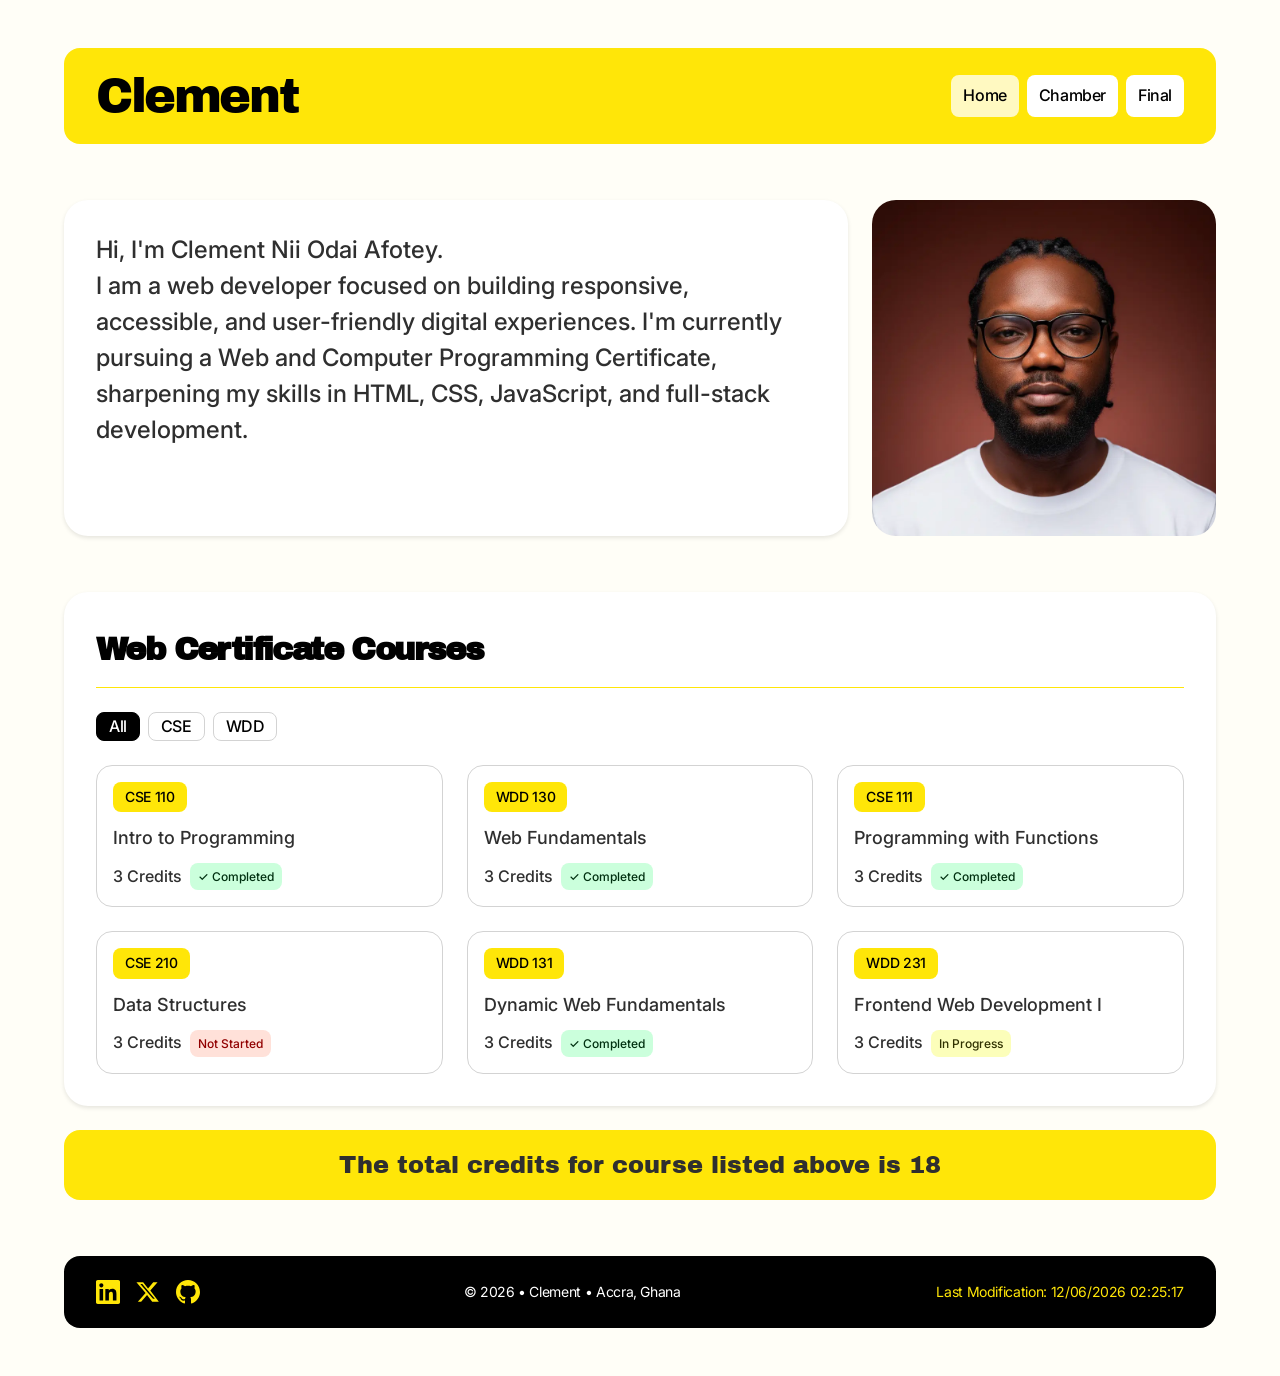
==== commit 5fb24cf0: "Week 2 Activity" ====
--- a/index.html
+++ b/index.html
@@ -7,11 +7,29 @@
   <meta name="author" content="Clement Nii Odai Afotey">
   <title>WDD231 — Web and Computer Programming Certificate | Clement</title>
 
+  <!-- Favicon -->
+  <link rel="icon" href="favicon.ico">
+
+  <!-- Open Graph / Facebook -->
+  <meta property="og:type" content="website">
+  <meta property="og:url" content="https://vikersjunior.github.io/wdd231/">
+  <meta property="og:title" content="WDD231 — Web and Computer Programming Certificate | Clement">
+  <meta property="og:description" content="Clement Nii Odai Afotey's WDD231 course homepage. Exploring web development through HTML, CSS, JavaScript, and full-stack programming as part of the Web and Computer Programming Certificate.">
+  <meta property="og:image" content="https://vikersjunior.github.io/wdd231/images/profile.webp">
+  <meta property="og:locale" content="en_US">
+  <meta property="og:site_name" content="WDD231 — Clement">
+
+  <!-- Twitter / X Card -->
+  <meta name="twitter:card" content="summary_large_image">
+  <meta name="twitter:url" content="https://vikersjunior.github.io/wdd231/">
+  <meta name="twitter:title" content="WDD231 — Web and Computer Programming Certificate | Clement">
+  <meta name="twitter:description" content="Clement Nii Odai Afotey's WDD231 course homepage. Exploring web development through HTML, CSS, JavaScript, and full-stack programming.">
+  <meta name="twitter:image" content="https://vikersjunior.github.io/wdd231/images/profile.webp">
 
   <!-- Google Fonts: Archivo Black + Inter -->
   <link rel="preconnect" href="https://fonts.googleapis.com">
-<link rel="preconnect" href="https://fonts.gstatic.com" crossorigin>
-<link href="https://fonts.googleapis.com/css2?family=Archivo+Black&family=Inter:ital,opsz,wght@0,14..32,100..900;1,14..32,100..900&display=swap" rel="stylesheet">
+  <link rel="preconnect" href="https://fonts.gstatic.com" crossorigin>
+  <link href="https://fonts.googleapis.com/css2?family=Archivo+Black&family=Inter:ital,opsz,wght@0,14..32,100..900;1,14..32,100..900&display=swap" rel="stylesheet">
 
   <!-- CSS -->
   <link rel="stylesheet" href="styles/normalize.css">
@@ -37,7 +55,7 @@
            class="primary-nav"
            aria-label="Primary navigation">
         <a href="index.html" class="nav-link" aria-current="page">Home</a>
-        <a href="#chamber" class="nav-link">Chamber</a>
+        <a href="prophets.html" class="nav-link">Chamber</a>
         <a href="#final" class="nav-link">Final</a>
       </nav>
 
@@ -83,32 +101,22 @@
          COURSES
     ====================================================== -->
     <section class="courses-container" aria-label="Web Certificate Courses">
-      <!-- Section header -->
       <div class="courses-header">
         <h2 class="courses-title">Web Certificate Courses</h2>
         <hr class="courses-divider" aria-hidden="true">
       </div>
 
-      <!-- Filter buttons -->
       <nav class="filter-nav" aria-label="Filter courses by subject">
-        <button class="filter-btn active"
-                data-filter="all"
-                aria-pressed="true">All</button>
-        <button class="filter-btn"
-                data-filter="CSE"
-                aria-pressed="false">CSE</button>
-        <button class="filter-btn"
-                data-filter="WDD"
-                aria-pressed="false">WDD</button>
+        <button class="filter-btn active" data-filter="all" aria-pressed="true">All</button>
+        <button class="filter-btn" data-filter="CSE" aria-pressed="false">CSE</button>
+        <button class="filter-btn" data-filter="WDD" aria-pressed="false">WDD</button>
       </nav>
 
-      <!-- Course grid — populated by courses.js -->
       <div id="courses-container"
            class="courses-grid"
            role="region"
            aria-live="polite"
            aria-label="Course list">
-        <!-- Dynamically inserted -->
       </div>
     </section>
 
@@ -130,7 +138,6 @@
     <footer class="page-footer">
       <div class="footer-top">
         <nav class="social-links" aria-label="Social media links">
-          <!-- LinkedIn -->
           <a href="https://www.linkedin.com/in/vikers-jnr"
              aria-label="LinkedIn profile"
              target="_blank"
@@ -139,8 +146,6 @@
               <path d="M20.447 20.452h-3.554v-5.569c0-1.328-.027-3.037-1.852-3.037-1.853 0-2.136 1.445-2.136 2.939v5.667H9.351V9h3.414v1.561h.046c.477-.9 1.637-1.85 3.37-1.85 3.601 0 4.267 2.37 4.267 5.455v6.286zM5.337 7.433c-1.144 0-2.063-.926-2.063-2.065 0-1.138.92-2.063 2.063-2.063 1.14 0 2.064.925 2.064 2.063 0 1.139-.925 2.065-2.064 2.065zm1.782 13.019H3.555V9h3.564v11.452zM22.225 0H1.771C.792 0 0 .774 0 1.729v20.542C0 23.227.792 24 1.771 24h20.451C23.2 24 24 23.227 24 22.271V1.729C24 .774 23.2 0 22.225 0z"/>
             </svg>
           </a>
-
-          <!-- X (Twitter) -->
           <a href="https://twitter.com"
              aria-label="X (Twitter) profile"
              target="_blank"
@@ -149,8 +154,6 @@
               <path d="M18.244 2.25h3.308l-7.227 8.26 8.502 11.24h-6.6l-5.165-6.75-5.913 6.75h-3.308l7.73-8.835L.424 2.25h6.755l4.872 6.237 5.193-6.237zM17.002 18.874h1.834L6.287 3.875H4.332l12.67 14.999z"/>
             </svg>
           </a>
-
-          <!-- GitHub -->
           <a href="https://github.com"
              aria-label="GitHub profile"
              target="_blank"
--- a/styles/small.css
+++ b/styles/small.css
@@ -2,7 +2,6 @@
    Design Tokens
    ============================================================ */
 :root {
-  /* Colors — all hex, no rgba */
   --color-bg: #fffef7;
   --color-black: #000000;
   --color-white: #ffffff;
@@ -12,7 +11,6 @@
   --color-nav-hover: #ffffffbf;
   --color-shadow: #0000001a;
 
-  /* Status colors */
   --color-status-completed-bg: #cbffdc;
   --color-status-completed-text: #003010;
   --color-status-not-started-bg: #ffe1d9;
@@ -20,11 +18,9 @@
   --color-status-in-progress-bg: #fcfeba;
   --color-status-in-progress-text: #303100;
 
-  /* Typography */
   --font-display: 'Archivo Black', sans-serif;
   --font-body: 'Inter', Arial, sans-serif;
 
-  /* Font sizes */
   --fs-xs: 0.75rem;
   --fs-sm: 0.875rem;
   --fs-base: 1rem;
@@ -33,10 +29,8 @@
   --fs-2xl: 2rem;
   --fs-3xl: 3rem;
 
-  /* Letter spacing */
   --ls-tighter: -0.025em;
 
-  /* Spacing */
   --space-1: 0.25rem;
   --space-2: 0.5rem;
   --space-3: 0.75rem;
@@ -47,12 +41,10 @@
   --space-9: 3rem;
   --space-10: 3.5rem;
 
-  /* Radii */
   --radius-sm: 8px;
   --radius-md: 16px;
   --radius-lg: 24px;
 
-  /* Shadow */
   --shadow-card: 0px 2px 4px var(--color-shadow);
 }
 
@@ -84,19 +76,19 @@
 }
 
 a {
-  color: inherit;
   text-decoration: none;
 }
 
 button {
-  font: inherit;
+  font-family: var(--font-body);
+  font-size: var(--fs-base);
   cursor: pointer;
   border: none;
   background: none;
 }
 
 /* ============================================================
-   Visually Hidden Utility
+   Visually Hidden
    ============================================================ */
 .visually-hidden {
   position: absolute;
@@ -105,7 +97,7 @@
   padding: 0;
   margin: -1px;
   overflow: hidden;
-  clip: rect(0, 0, 0, 0);
+  clip-path: inset(50%);
   white-space: nowrap;
   border: 0;
 }
@@ -123,7 +115,7 @@
 }
 
 /* ============================================================
-   Navigation / Header
+   Header / Nav
    ============================================================ */
 .page-header {
   background: var(--color-accent);
@@ -161,7 +153,6 @@
   height: 3px;
   background: var(--color-black);
   border-radius: 999px;
-  display: block;
   transition: transform 0.2s ease, opacity 0.2s ease;
 }
 
@@ -204,7 +195,7 @@
 }
 
 /* ============================================================
-   Hero Section
+   Hero
    ============================================================ */
 .hero {
   display: grid;
@@ -227,7 +218,6 @@
 }
 
 .hero-photo {
-  background: var(--color-white);
   border-radius: var(--radius-lg);
   overflow: hidden;
   aspect-ratio: 344 / 336;
@@ -240,7 +230,7 @@
 }
 
 /* ============================================================
-   Courses Container
+   Courses
    ============================================================ */
 .courses-container {
   background: var(--color-white);
@@ -253,15 +243,12 @@
   margin-bottom: var(--space-6);
 }
 
-.courses-header {
-  gap: var(--space-3);
-}
-
 .courses-title {
   font-family: var(--font-display);
   font-size: var(--fs-2xl);
   color: var(--color-black);
   letter-spacing: -0.05em;
+  margin-bottom: var(--space-3);
 }
 
 .courses-divider {
@@ -278,9 +265,6 @@
 }
 
 .filter-btn {
-  display: inline-flex;
-  align-items: center;
-  justify-content: center;
   padding: var(--space-1) var(--space-3);
   border-radius: var(--radius-sm);
   font-weight: 500;
@@ -320,9 +304,6 @@
 }
 
 .course-code {
-  display: inline-flex;
-  align-items: center;
-  justify-content: center;
   padding: var(--space-1) var(--space-3);
   background: var(--color-accent);
   color: var(--color-black);
@@ -353,9 +334,6 @@
 }
 
 .course-status {
-  display: inline-flex;
-  align-items: center;
-  justify-content: center;
   padding: var(--space-1) var(--space-2);
   border-radius: var(--radius-sm);
   font-weight: 500;
@@ -401,6 +379,7 @@
    ============================================================ */
 .page-footer {
   background: var(--color-black);
+  color: var(--color-white);
   border-radius: var(--radius-md);
   padding: var(--space-6) var(--space-7);
   display: flex;
@@ -412,7 +391,6 @@
   display: flex;
   gap: var(--space-4);
   align-items: center;
-  margin-bottom: var(--space-4);
 }
 
 .social-links a {
@@ -430,7 +408,9 @@
 }
 
 .social-links svg {
-  fill: currentColor;
+  width: 24px;
+  height: 24px;
+  fill: var(--color-accent);
 }
 
 .footer-meta {
--- a/styles/large.css
+++ b/styles/large.css
@@ -10,9 +10,9 @@
     display: flex;
     flex-direction: row;
     position: static;
-    background: transparent;
+    background: #00000000;
     padding: 0;
-    box-shadow: none;
+    box-shadow: 0 0 0 var(--color-shadow);
     gap: var(--space-2);
   }
 
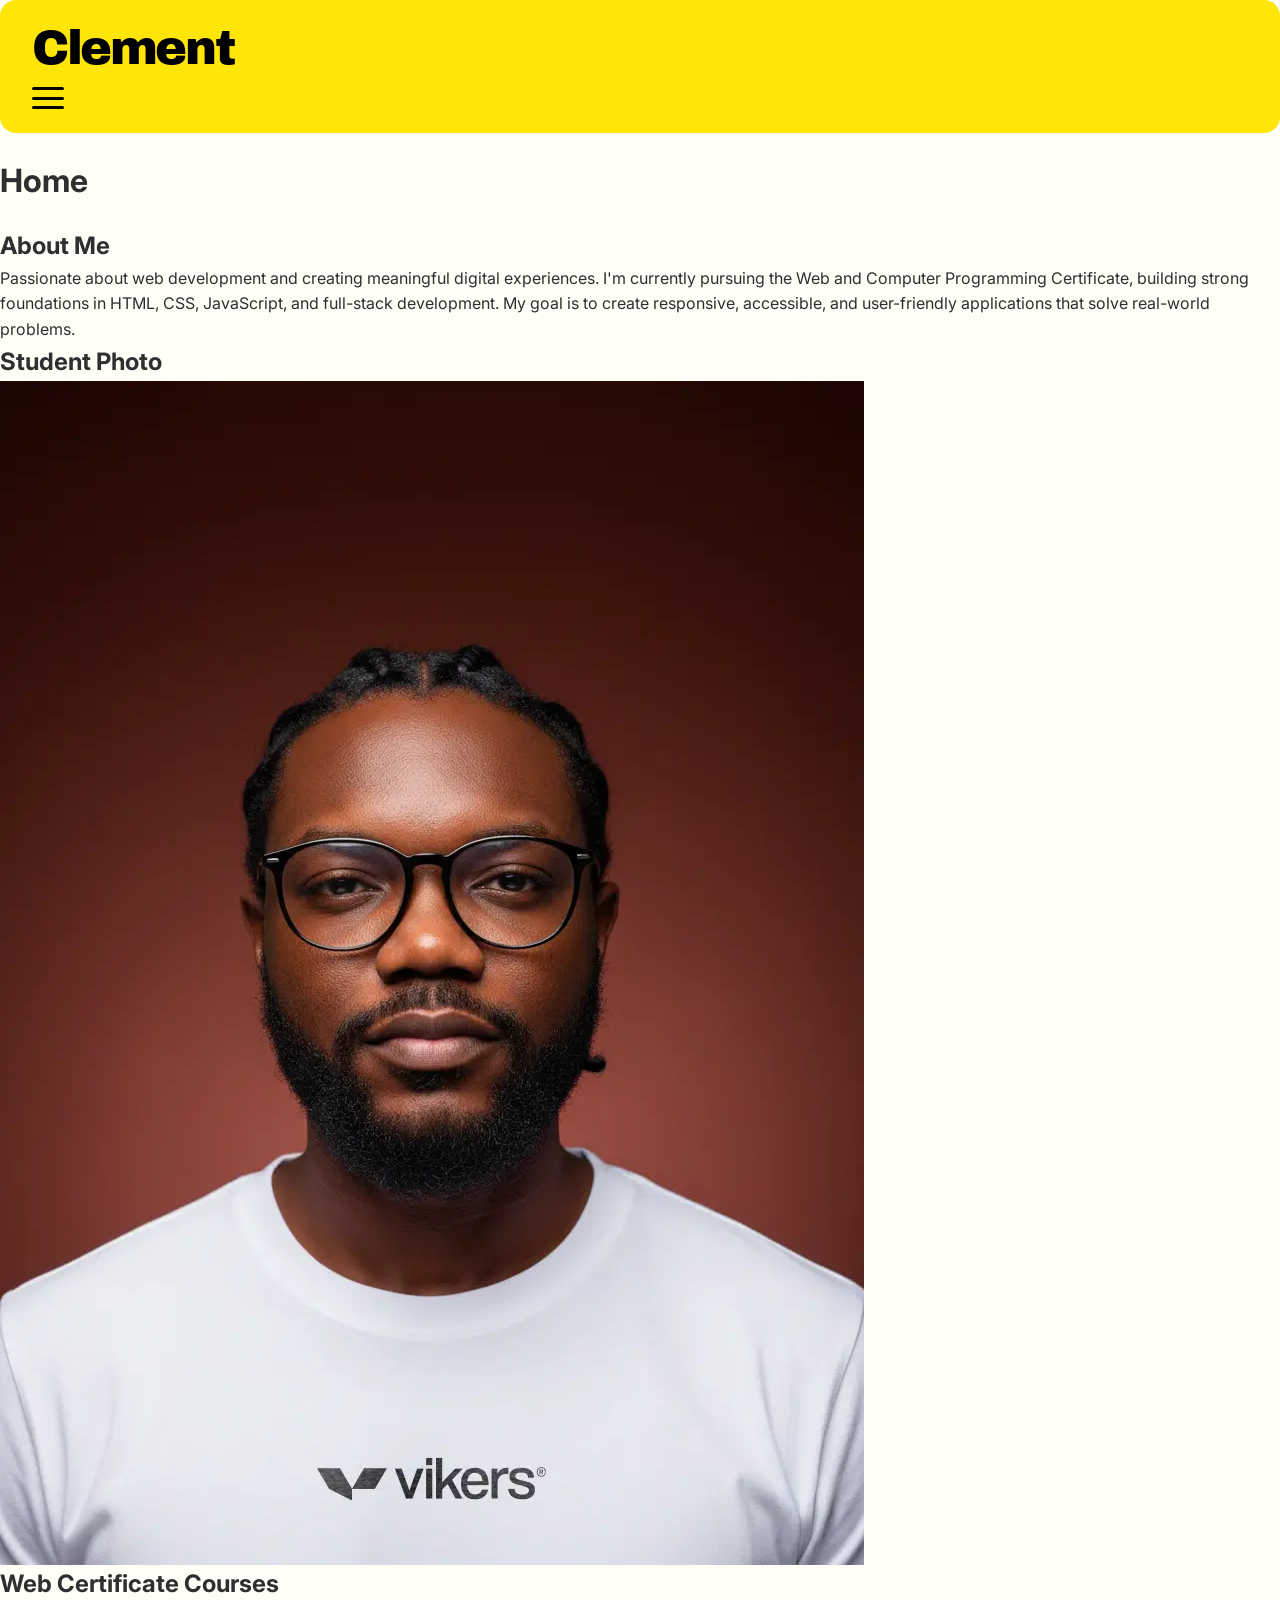
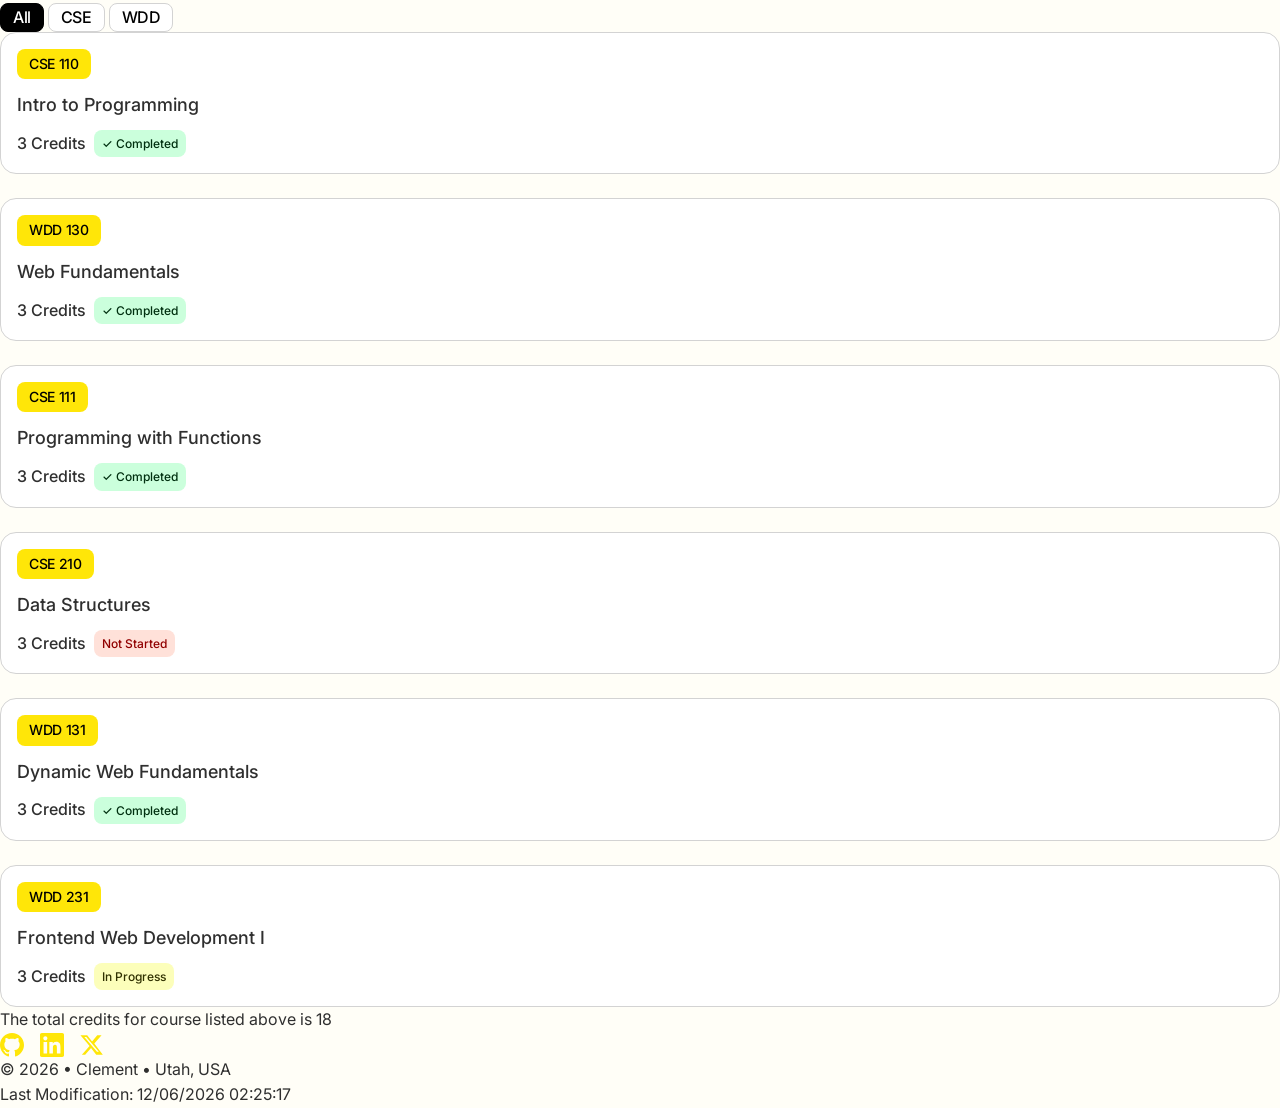
==== commit 796a128e: "Chamber Assignment" ====
--- a/index.html
+++ b/index.html
@@ -1,179 +1,108 @@
 <!DOCTYPE html>
 <html lang="en">
 <head>
-  <meta charset="UTF-8">
-  <meta name="viewport" content="width=device-width, initial-scale=1.0">
-  <meta name="description" content="Clement Nii Odai Afotey — WDD231 Web and Computer Programming Certificate course homepage.">
-  <meta name="author" content="Clement Nii Odai Afotey">
-  <title>WDD231 — Web and Computer Programming Certificate | Clement</title>
-
-  <!-- Favicon -->
-  <link rel="icon" href="favicon.ico">
-
-  <!-- Open Graph / Facebook -->
-  <meta property="og:type" content="website">
-  <meta property="og:url" content="https://vikersjunior.github.io/wdd231/">
-  <meta property="og:title" content="WDD231 — Web and Computer Programming Certificate | Clement">
-  <meta property="og:description" content="Clement Nii Odai Afotey's WDD231 course homepage. Exploring web development through HTML, CSS, JavaScript, and full-stack programming as part of the Web and Computer Programming Certificate.">
-  <meta property="og:image" content="https://vikersjunior.github.io/wdd231/images/profile.webp">
-  <meta property="og:locale" content="en_US">
-  <meta property="og:site_name" content="WDD231 — Clement">
-
-  <!-- Twitter / X Card -->
-  <meta name="twitter:card" content="summary_large_image">
-  <meta name="twitter:url" content="https://vikersjunior.github.io/wdd231/">
-  <meta name="twitter:title" content="WDD231 — Web and Computer Programming Certificate | Clement">
-  <meta name="twitter:description" content="Clement Nii Odai Afotey's WDD231 course homepage. Exploring web development through HTML, CSS, JavaScript, and full-stack programming.">
-  <meta name="twitter:image" content="https://vikersjunior.github.io/wdd231/images/profile.webp">
-
-  <!-- Google Fonts: Archivo Black + Inter -->
-  <link rel="preconnect" href="https://fonts.googleapis.com">
-  <link rel="preconnect" href="https://fonts.gstatic.com" crossorigin>
-  <link href="https://fonts.googleapis.com/css2?family=Archivo+Black&family=Inter:ital,opsz,wght@0,14..32,100..900;1,14..32,100..900&display=swap" rel="stylesheet">
-
-  <!-- CSS -->
-  <link rel="stylesheet" href="styles/normalize.css">
-  <link rel="stylesheet" href="styles/small.css">
-  <link rel="stylesheet" href="styles/large.css">
-
-  <!-- Scripts (deferred) -->
-  <script src="scripts/date.js" defer></script>
-  <script src="scripts/navigation.js" defer></script>
-  <script src="scripts/courses.js" defer></script>
+    <meta charset="UTF-8">
+    <meta name="viewport" content="width=device-width, initial-scale=1.0">
+    <meta name="description" content="Clement's WDD231 Course Home Page - Web and Computer Programming Certificate">
+    <meta name="author" content="Clement">
+    <title>WDD231 - Web and Computer Programming Certificate</title>
+    
+    <!-- Google Fonts -->
+    <link href="https://fonts.googleapis.com/css2?family=Archivo+Black&family=Inter:wght@400;500;600;700&display=swap" rel="stylesheet">
+    
+    <!-- CSS Files -->
+    <link rel="stylesheet" href="styles/normalize.css">
+    <link rel="stylesheet" href="styles/small.css">
+    <link rel="stylesheet" href="styles/larger.css">
+    
+    <!-- JavaScript Files -->
+    <script src="scripts/date.js" defer></script>
+    <script src="scripts/navigation.js" defer></script>
+    <script src="scripts/courses.js" defer></script>
 </head>
 <body>
-
-  <div class="page-wrapper">
-
-    <!-- ======================================================
-         NAVIGATION
-    ====================================================== -->
     <header class="page-header">
-      <p class="brand-name">Clement</p>
-
-      <nav id="nav-menu"
-           class="primary-nav"
-           aria-label="Primary navigation">
-        <a href="index.html" class="nav-link" aria-current="page">Home</a>
-        <a href="prophets.html" class="nav-link">Chamber</a>
-        <a href="#final" class="nav-link">Final</a>
-      </nav>
-
-      <button id="menu-toggle"
-              class="hamburger"
-              aria-label="Toggle navigation menu"
-              aria-expanded="false"
-              aria-controls="nav-menu">
-        <span></span>
-        <span></span>
-        <span></span>
-      </button>
+        <div class="header-inner">
+            <div class="brand-bar">
+                <span class="brand-name">Clement</span>
+            </div>
+            <nav id="nav-menu" class="nav-menu primary-nav">
+                <a href="index.html" class="nav-link active">Home</a>
+                <a href="#chamber" class="nav-link">Chamber</a>
+                <a href="#final" class="nav-link">Final</a>
+            </nav>
+            <button id="menu-toggle" class="hamburger" aria-label="Toggle navigation menu">
+                <span></span>
+                <span></span>
+                <span></span>
+            </button>
+        </div>
     </header>
 
     <main>
+        <h1 class="page-title">Home</h1>
 
-    <h1 class="visually-hidden">WDD231 — Web and Computer Programming Certificate</h1>
+        <div class="page-grid">
+            <section class="about-section">
+                <h2>About Me</h2>
+                <p>
+                    Passionate about web development and creating meaningful digital experiences. I'm currently pursuing the Web and Computer Programming Certificate, building strong foundations in HTML, CSS, JavaScript, and full-stack development. My goal is to create responsive, accessible, and user-friendly applications that solve real-world problems.
+                </p>
+            </section>
 
-    <!-- ======================================================
-         HERO
-    ====================================================== -->
-    <section class="hero" aria-label="About Clement">
-      <h2 class="visually-hidden">About Me</h2>
-      <div class="hero-bio">
-        <p>
-          Hi, I'm Clement Nii Odai Afotey.<br>
-          I am a web developer focused on building responsive, accessible, and user-friendly digital experiences.
-          I'm currently pursuing a Web and Computer Programming Certificate, sharpening my skills in HTML, CSS,
-          JavaScript, and full-stack development.
-        </p>
-      </div>
+            <aside class="student-photo">
+                <h2>Student Photo</h2>
+                <img src="images/profile.webp" alt="Clement - Student Photo" loading="lazy">
+            </aside>
+        </div>
 
-      <div class="hero-photo">
-        <img src="images/profile.webp"
-             alt="Clement Nii Odai Afotey — student photo"
-             loading="lazy"
-             width="344"
-             height="336">
-      </div>
-    </section>
+        <section class="courses-section">
+            <div class="courses-header">
+                <h2>Web Certificate Courses</h2>
+            </div>
 
-    <!-- ======================================================
-         COURSES
-    ====================================================== -->
-    <section class="courses-container" aria-label="Web Certificate Courses">
-      <div class="courses-header">
-        <h2 class="courses-title">Web Certificate Courses</h2>
-        <hr class="courses-divider" aria-hidden="true">
-      </div>
+            <div class="filter-buttons">
+                <button id="all-btn" class="filter-btn active">All</button>
+                <button id="cse-btn" class="filter-btn">CSE</button>
+                <button id="wdd-btn" class="filter-btn">WDD</button>
+            </div>
 
-      <nav class="filter-nav" aria-label="Filter courses by subject">
-        <button class="filter-btn active" data-filter="all" aria-pressed="true">All</button>
-        <button class="filter-btn" data-filter="CSE" aria-pressed="false">CSE</button>
-        <button class="filter-btn" data-filter="WDD" aria-pressed="false">WDD</button>
-      </nav>
+            <div id="courses-container" class="courses-grid">
+                <!-- Courses will be dynamically inserted here -->
+            </div>
 
-      <div id="courses-container"
-           class="courses-grid"
-           role="region"
-           aria-live="polite"
-           aria-label="Course list">
-      </div>
-    </section>
-
-    <!-- ======================================================
-         CREDITS SUMMARY
-    ====================================================== -->
-    <section class="credits-section" aria-label="Credit Summary">
-      <h2 class="visually-hidden">Credit Summary</h2>
-      <div class="credits-summary" aria-live="polite">
-        <p>The total credits for course listed above is <span id="total-credits">0</span></p>
-      </div>
-    </section>
-
+            <p class="credits-info">
+                The total credits for course listed above is <span id="total-credits">0</span>
+            </p>
+        </section>
     </main>
 
-    <!-- ======================================================
-         FOOTER
-    ====================================================== -->
-    <footer class="page-footer">
-      <div class="footer-top">
-        <nav class="social-links" aria-label="Social media links">
-          <a href="https://www.linkedin.com/in/vikers-jnr"
-             aria-label="LinkedIn profile"
-             target="_blank"
-             rel="noopener noreferrer">
-            <svg viewBox="0 0 24 24" aria-hidden="true">
-              <path d="M20.447 20.452h-3.554v-5.569c0-1.328-.027-3.037-1.852-3.037-1.853 0-2.136 1.445-2.136 2.939v5.667H9.351V9h3.414v1.561h.046c.477-.9 1.637-1.85 3.37-1.85 3.601 0 4.267 2.37 4.267 5.455v6.286zM5.337 7.433c-1.144 0-2.063-.926-2.063-2.065 0-1.138.92-2.063 2.063-2.063 1.14 0 2.064.925 2.064 2.063 0 1.139-.925 2.065-2.064 2.065zm1.782 13.019H3.555V9h3.564v11.452zM22.225 0H1.771C.792 0 0 .774 0 1.729v20.542C0 23.227.792 24 1.771 24h20.451C23.2 24 24 23.227 24 22.271V1.729C24 .774 23.2 0 22.225 0z"/>
-            </svg>
-          </a>
-          <a href="https://twitter.com"
-             aria-label="X (Twitter) profile"
-             target="_blank"
-             rel="noopener noreferrer">
-            <svg viewBox="0 0 24 24" aria-hidden="true">
-              <path d="M18.244 2.25h3.308l-7.227 8.26 8.502 11.24h-6.6l-5.165-6.75-5.913 6.75h-3.308l7.73-8.835L.424 2.25h6.755l4.872 6.237 5.193-6.237zM17.002 18.874h1.834L6.287 3.875H4.332l12.67 14.999z"/>
-            </svg>
-          </a>
-          <a href="https://github.com"
-             aria-label="GitHub profile"
-             target="_blank"
-             rel="noopener noreferrer">
-            <svg viewBox="0 0 24 24" aria-hidden="true">
-              <path d="M12 0c-6.626 0-12 5.373-12 12 0 5.302 3.438 9.8 8.207 11.387.599.111.793-.261.793-.577v-2.234c-3.338.726-4.033-1.416-4.033-1.416-.546-1.387-1.333-1.756-1.333-1.756-1.089-.745.083-.729.083-.729 1.205.084 1.839 1.237 1.839 1.237 1.07 1.834 2.807 1.304 3.492.997.107-.775.418-1.305.762-1.604-2.665-.305-5.467-1.334-5.467-5.931 0-1.311.469-2.381 1.236-3.221-.124-.303-.535-1.524.117-3.176 0 0 1.008-.322 3.301 1.23.957-.266 1.983-.399 3.003-.404 1.02.005 2.047.138 3.006.404 2.291-1.552 3.297-1.23 3.297-1.23.653 1.653.242 2.874.118 3.176.77.84 1.235 1.911 1.235 3.221 0 4.609-2.807 5.624-5.479 5.921.43.372.823 1.102.823 2.222v3.293c0 .319.192.694.801.576 4.765-1.589 8.199-6.086 8.199-11.386 0-6.627-5.373-12-12-12z"/>
-            </svg>
-          </a>
-        </nav>
-      </div>
+    <footer>
+        <div class="footer-content">
+            <div class="social-links">
+                <a href="https://github.com" aria-label="GitHub" target="_blank" rel="noopener noreferrer">
+                    <svg viewBox="0 0 24 24" width="24" height="24" fill="currentColor">
+                        <path d="M12 0c-6.626 0-12 5.373-12 12 0 5.302 3.438 9.8 8.207 11.387.599.111.793-.261.793-.577v-2.234c-3.338.726-4.033-1.416-4.033-1.416-.546-1.387-1.333-1.756-1.333-1.756-1.089-.745.083-.729.083-.729 1.205.084 1.839 1.237 1.839 1.237 1.07 1.834 2.807 1.304 3.492.997.107-.775.418-1.305.762-1.604-2.665-.305-5.467-1.334-5.467-5.931 0-1.311.469-2.381 1.236-3.221-.124-.303-.535-1.524.117-3.176 0 0 1.008-.322 3.301 1.23.957-.266 1.983-.399 3.003-.404 1.02.005 2.047.138 3.006.404 2.291-1.552 3.297-1.23 3.297-1.23.653 1.653.242 2.874.118 3.176.77.84 1.235 1.911 1.235 3.221 0 4.609-2.807 5.624-5.479 5.921.43.372.823 1.102.823 2.222v 3.293c0 .319.192.694.801.576 4.765-1.589 8.199-6.086 8.199-11.386 0-6.627-5.373-12-12-12z"/>
+                    </svg>
+                </a>
+                <a href="https://linkedin.com" aria-label="LinkedIn" target="_blank" rel="noopener noreferrer">
+                    <svg viewBox="0 0 24 24" width="24" height="24" fill="currentColor">
+                        <path d="M20.447 20.452h-3.554v-5.569c0-1.328-.027-3.037-1.852-3.037-1.853 0-2.136 1.445-2.136 2.939v5.667H9.351V9h3.414v1.561h.046c.477-.9 1.637-1.85 3.37-1.85 3.601 0 4.267 2.37 4.267 5.455v6.286zM5.337 7.433c-1.144 0-2.063-.926-2.063-2.065 0-1.138.92-2.063 2.063-2.063 1.14 0 2.064.925 2.064 2.063 0 1.139-.925 2.065-2.064 2.065zm1.782 13.019H3.555V9h3.564v11.452zM22.225 0H1.771C.792 0 0 .774 0 1.729v20.542C0 23.227.792 24 1.771 24h20.451C23.2 24 24 23.227 24 22.271V1.729C24 .774 23.2 0 22.225 0z"/>
+                    </svg>
+                </a>
+                <a href="https://twitter.com" aria-label="X (Twitter)" target="_blank" rel="noopener noreferrer">
+                    <svg viewBox="0 0 24 24" width="24" height="24" fill="currentColor">
+                        <path d="M18.244 2.25h3.308l-7.227 8.26 8.502 11.24h-6.6l-5.165-6.75-5.913 6.75h-3.308l7.73-8.835L.424 2.25h6.755l4.872 6.237 5.193-6.237zM17.002 18.874h1.834L6.287 3.875H4.332l12.67 14.999z"/>
+                    </svg>
+                </a>
+            </div>
 
-      <div class="footer-meta">
-        <p class="footer-copyright">
-          &copy; <span id="currentyear"></span> &bull; Clement &bull; Accra, Ghana
-        </p>
-        <p id="lastModified" class="footer-modified"></p>
-      </div>
+            <p class="footer-info">
+                &copy; <span id="currentyear"></span> • <span id="student-info">Clement • Utah, USA</span>
+            </p>
+
+            <p id="lastModified" class="last-modified"></p>
+        </div>
     </footer>
-
-  </div><!-- /.page-wrapper -->
-
 </body>
-</html>+</html>
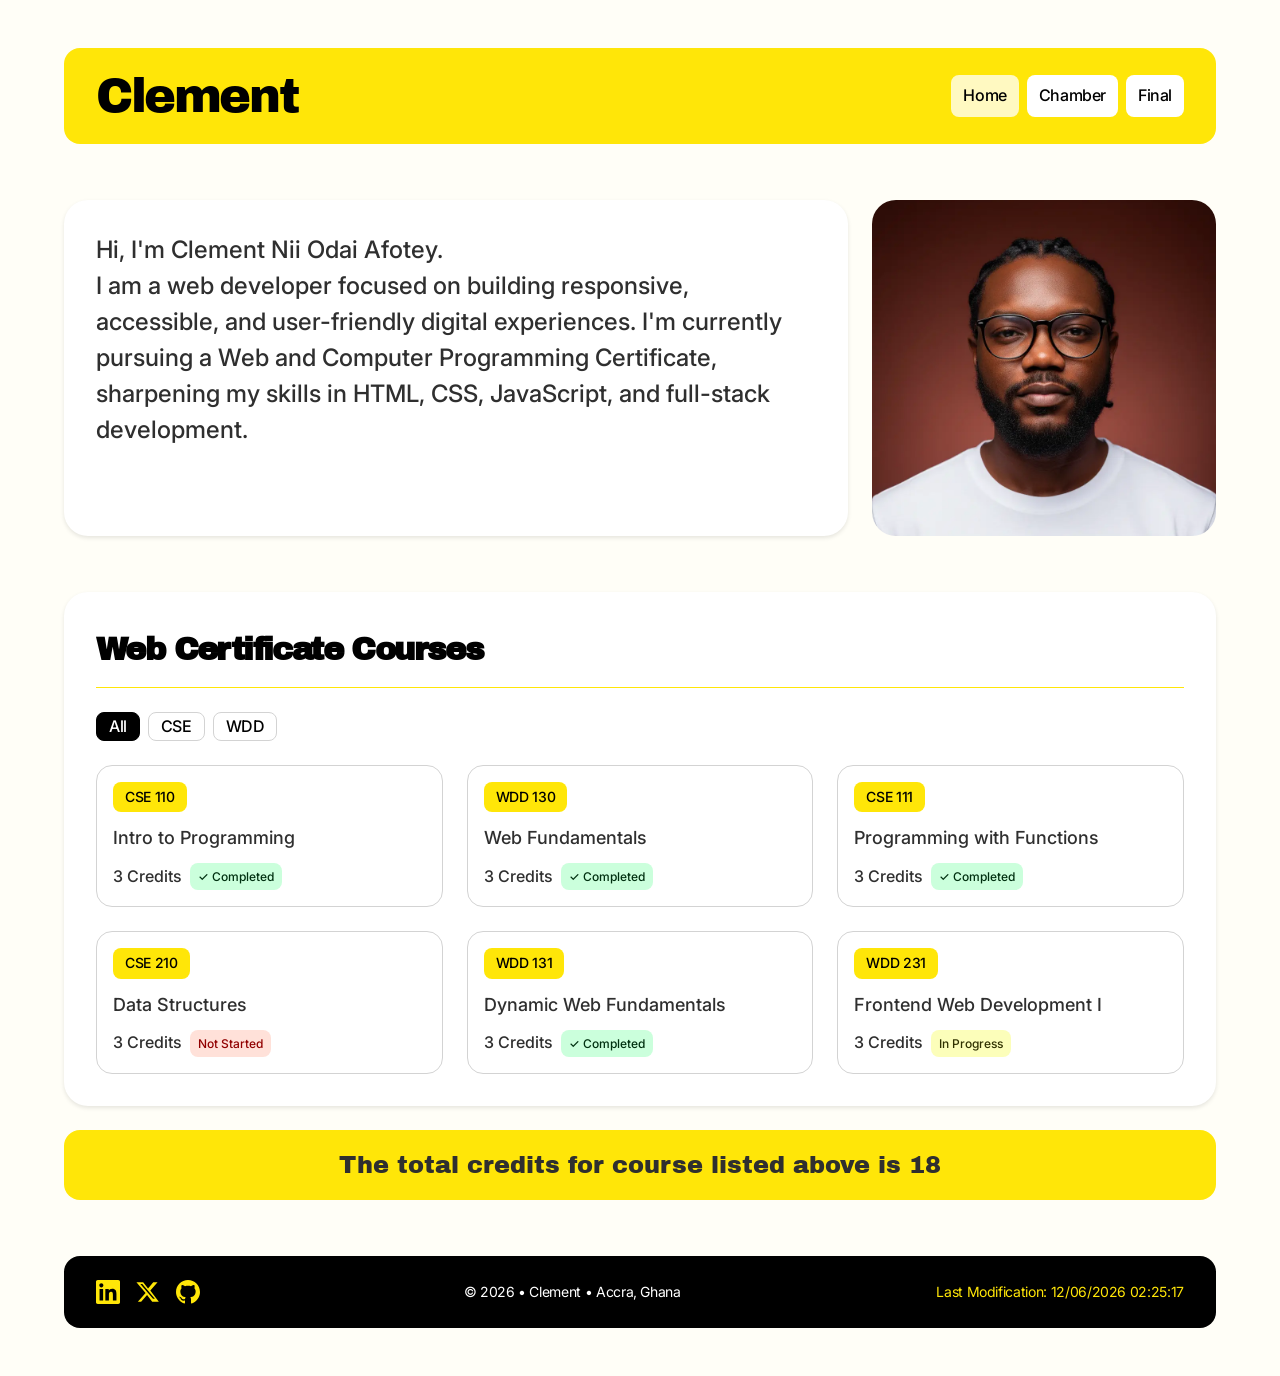
==== commit ea93e5a9: "Enhance index.html with improved metadata and accessibility features; update prophets.css with addit" ====
--- a/index.html
+++ b/index.html
@@ -1,108 +1,179 @@
 <!DOCTYPE html>
 <html lang="en">
 <head>
-    <meta charset="UTF-8">
-    <meta name="viewport" content="width=device-width, initial-scale=1.0">
-    <meta name="description" content="Clement's WDD231 Course Home Page - Web and Computer Programming Certificate">
-    <meta name="author" content="Clement">
-    <title>WDD231 - Web and Computer Programming Certificate</title>
-    
-    <!-- Google Fonts -->
-    <link href="https://fonts.googleapis.com/css2?family=Archivo+Black&family=Inter:wght@400;500;600;700&display=swap" rel="stylesheet">
-    
-    <!-- CSS Files -->
-    <link rel="stylesheet" href="styles/normalize.css">
-    <link rel="stylesheet" href="styles/small.css">
-    <link rel="stylesheet" href="styles/larger.css">
-    
-    <!-- JavaScript Files -->
-    <script src="scripts/date.js" defer></script>
-    <script src="scripts/navigation.js" defer></script>
-    <script src="scripts/courses.js" defer></script>
+  <meta charset="UTF-8">
+  <meta name="viewport" content="width=device-width, initial-scale=1.0">
+  <meta name="description" content="Clement Nii Odai Afotey — WDD231 Web and Computer Programming Certificate course homepage.">
+  <meta name="author" content="Clement Nii Odai Afotey">
+  <title>WDD231 — Web and Computer Programming Certificate | Clement</title>
+
+  <!-- Favicon -->
+  <link rel="icon" href="favicon.ico">
+
+  <!-- Open Graph / Facebook -->
+  <meta property="og:type" content="website">
+  <meta property="og:url" content="https://vikersjunior.github.io/wdd231/">
+  <meta property="og:title" content="WDD231 — Web and Computer Programming Certificate | Clement">
+  <meta property="og:description" content="Clement Nii Odai Afotey's WDD231 course homepage. Exploring web development through HTML, CSS, JavaScript, and full-stack programming as part of the Web and Computer Programming Certificate.">
+  <meta property="og:image" content="https://vikersjunior.github.io/wdd231/images/profile.webp">
+  <meta property="og:locale" content="en_US">
+  <meta property="og:site_name" content="WDD231 — Clement">
+
+  <!-- Twitter / X Card -->
+  <meta name="twitter:card" content="summary_large_image">
+  <meta name="twitter:url" content="https://vikersjunior.github.io/wdd231/">
+  <meta name="twitter:title" content="WDD231 — Web and Computer Programming Certificate | Clement">
+  <meta name="twitter:description" content="Clement Nii Odai Afotey's WDD231 course homepage. Exploring web development through HTML, CSS, JavaScript, and full-stack programming.">
+  <meta name="twitter:image" content="https://vikersjunior.github.io/wdd231/images/profile.webp">
+
+  <!-- Google Fonts: Archivo Black + Inter -->
+  <link rel="preconnect" href="https://fonts.googleapis.com">
+  <link rel="preconnect" href="https://fonts.gstatic.com" crossorigin>
+  <link href="https://fonts.googleapis.com/css2?family=Archivo+Black&family=Inter:ital,opsz,wght@0,14..32,100..900;1,14..32,100..900&display=swap" rel="stylesheet">
+
+  <!-- CSS -->
+  <link rel="stylesheet" href="styles/normalize.css">
+  <link rel="stylesheet" href="styles/small.css">
+  <link rel="stylesheet" href="styles/large.css">
+
+  <!-- Scripts (deferred) -->
+  <script src="scripts/date.js" defer></script>
+  <script src="scripts/navigation.js" defer></script>
+  <script src="scripts/courses.js" defer></script>
 </head>
 <body>
+
+  <div class="page-wrapper">
+
+    <!-- ======================================================
+         NAVIGATION
+    ====================================================== -->
     <header class="page-header">
-        <div class="header-inner">
-            <div class="brand-bar">
-                <span class="brand-name">Clement</span>
-            </div>
-            <nav id="nav-menu" class="nav-menu primary-nav">
-                <a href="index.html" class="nav-link active">Home</a>
-                <a href="#chamber" class="nav-link">Chamber</a>
-                <a href="#final" class="nav-link">Final</a>
-            </nav>
-            <button id="menu-toggle" class="hamburger" aria-label="Toggle navigation menu">
-                <span></span>
-                <span></span>
-                <span></span>
-            </button>
-        </div>
+      <p class="brand-name">Clement</p>
+
+      <nav id="nav-menu"
+           class="primary-nav"
+           aria-label="Primary navigation">
+        <a href="index.html" class="nav-link" aria-current="page">Home</a>
+        <a href="./chamber/directory.html" class="nav-link">Chamber</a>
+        <a href="#final" class="nav-link">Final</a>
+      </nav>
+
+      <button id="menu-toggle"
+              class="hamburger"
+              aria-label="Toggle navigation menu"
+              aria-expanded="false"
+              aria-controls="nav-menu">
+        <span></span>
+        <span></span>
+        <span></span>
+      </button>
     </header>
 
     <main>
-        <h1 class="page-title">Home</h1>
 
-        <div class="page-grid">
-            <section class="about-section">
-                <h2>About Me</h2>
-                <p>
-                    Passionate about web development and creating meaningful digital experiences. I'm currently pursuing the Web and Computer Programming Certificate, building strong foundations in HTML, CSS, JavaScript, and full-stack development. My goal is to create responsive, accessible, and user-friendly applications that solve real-world problems.
-                </p>
-            </section>
+    <h1 class="visually-hidden">WDD231 — Web and Computer Programming Certificate</h1>
 
-            <aside class="student-photo">
-                <h2>Student Photo</h2>
-                <img src="images/profile.webp" alt="Clement - Student Photo" loading="lazy">
-            </aside>
-        </div>
+    <!-- ======================================================
+         HERO
+    ====================================================== -->
+    <section class="hero" aria-label="About Clement">
+      <h2 class="visually-hidden">About Me</h2>
+      <div class="hero-bio">
+        <p>
+          Hi, I'm Clement Nii Odai Afotey.<br>
+          I am a web developer focused on building responsive, accessible, and user-friendly digital experiences.
+          I'm currently pursuing a Web and Computer Programming Certificate, sharpening my skills in HTML, CSS,
+          JavaScript, and full-stack development.
+        </p>
+      </div>
 
-        <section class="courses-section">
-            <div class="courses-header">
-                <h2>Web Certificate Courses</h2>
-            </div>
+      <div class="hero-photo">
+        <img src="images/profile.webp"
+             alt="Clement Nii Odai Afotey — student photo"
+             loading="lazy"
+             width="344"
+             height="336">
+      </div>
+    </section>
 
-            <div class="filter-buttons">
-                <button id="all-btn" class="filter-btn active">All</button>
-                <button id="cse-btn" class="filter-btn">CSE</button>
-                <button id="wdd-btn" class="filter-btn">WDD</button>
-            </div>
+    <!-- ======================================================
+         COURSES
+    ====================================================== -->
+    <section class="courses-container" aria-label="Web Certificate Courses">
+      <div class="courses-header">
+        <h2 class="courses-title">Web Certificate Courses</h2>
+        <hr class="courses-divider" aria-hidden="true">
+      </div>
 
-            <div id="courses-container" class="courses-grid">
-                <!-- Courses will be dynamically inserted here -->
-            </div>
+      <nav class="filter-nav" aria-label="Filter courses by subject">
+        <button class="filter-btn active" data-filter="all" aria-pressed="true">All</button>
+        <button class="filter-btn" data-filter="CSE" aria-pressed="false">CSE</button>
+        <button class="filter-btn" data-filter="WDD" aria-pressed="false">WDD</button>
+      </nav>
 
-            <p class="credits-info">
-                The total credits for course listed above is <span id="total-credits">0</span>
-            </p>
-        </section>
+      <div id="courses-container"
+           class="courses-grid"
+           role="region"
+           aria-live="polite"
+           aria-label="Course list">
+      </div>
+    </section>
+
+    <!-- ======================================================
+         CREDITS SUMMARY
+    ====================================================== -->
+    <section class="credits-section" aria-label="Credit Summary">
+      <h2 class="visually-hidden">Credit Summary</h2>
+      <div class="credits-summary" aria-live="polite">
+        <p>The total credits for course listed above is <span id="total-credits">0</span></p>
+      </div>
+    </section>
+
     </main>
 
-    <footer>
-        <div class="footer-content">
-            <div class="social-links">
-                <a href="https://github.com" aria-label="GitHub" target="_blank" rel="noopener noreferrer">
-                    <svg viewBox="0 0 24 24" width="24" height="24" fill="currentColor">
-                        <path d="M12 0c-6.626 0-12 5.373-12 12 0 5.302 3.438 9.8 8.207 11.387.599.111.793-.261.793-.577v-2.234c-3.338.726-4.033-1.416-4.033-1.416-.546-1.387-1.333-1.756-1.333-1.756-1.089-.745.083-.729.083-.729 1.205.084 1.839 1.237 1.839 1.237 1.07 1.834 2.807 1.304 3.492.997.107-.775.418-1.305.762-1.604-2.665-.305-5.467-1.334-5.467-5.931 0-1.311.469-2.381 1.236-3.221-.124-.303-.535-1.524.117-3.176 0 0 1.008-.322 3.301 1.23.957-.266 1.983-.399 3.003-.404 1.02.005 2.047.138 3.006.404 2.291-1.552 3.297-1.23 3.297-1.23.653 1.653.242 2.874.118 3.176.77.84 1.235 1.911 1.235 3.221 0 4.609-2.807 5.624-5.479 5.921.43.372.823 1.102.823 2.222v 3.293c0 .319.192.694.801.576 4.765-1.589 8.199-6.086 8.199-11.386 0-6.627-5.373-12-12-12z"/>
-                    </svg>
-                </a>
-                <a href="https://linkedin.com" aria-label="LinkedIn" target="_blank" rel="noopener noreferrer">
-                    <svg viewBox="0 0 24 24" width="24" height="24" fill="currentColor">
-                        <path d="M20.447 20.452h-3.554v-5.569c0-1.328-.027-3.037-1.852-3.037-1.853 0-2.136 1.445-2.136 2.939v5.667H9.351V9h3.414v1.561h.046c.477-.9 1.637-1.85 3.37-1.85 3.601 0 4.267 2.37 4.267 5.455v6.286zM5.337 7.433c-1.144 0-2.063-.926-2.063-2.065 0-1.138.92-2.063 2.063-2.063 1.14 0 2.064.925 2.064 2.063 0 1.139-.925 2.065-2.064 2.065zm1.782 13.019H3.555V9h3.564v11.452zM22.225 0H1.771C.792 0 0 .774 0 1.729v20.542C0 23.227.792 24 1.771 24h20.451C23.2 24 24 23.227 24 22.271V1.729C24 .774 23.2 0 22.225 0z"/>
-                    </svg>
-                </a>
-                <a href="https://twitter.com" aria-label="X (Twitter)" target="_blank" rel="noopener noreferrer">
-                    <svg viewBox="0 0 24 24" width="24" height="24" fill="currentColor">
-                        <path d="M18.244 2.25h3.308l-7.227 8.26 8.502 11.24h-6.6l-5.165-6.75-5.913 6.75h-3.308l7.73-8.835L.424 2.25h6.755l4.872 6.237 5.193-6.237zM17.002 18.874h1.834L6.287 3.875H4.332l12.67 14.999z"/>
-                    </svg>
-                </a>
-            </div>
+    <!-- ======================================================
+         FOOTER
+    ====================================================== -->
+    <footer class="page-footer">
+      <div class="footer-top">
+        <nav class="social-links" aria-label="Social media links">
+          <a href="https://www.linkedin.com/in/vikers-jnr"
+             aria-label="LinkedIn profile"
+             target="_blank"
+             rel="noopener noreferrer">
+            <svg viewBox="0 0 24 24" aria-hidden="true">
+              <path d="M20.447 20.452h-3.554v-5.569c0-1.328-.027-3.037-1.852-3.037-1.853 0-2.136 1.445-2.136 2.939v5.667H9.351V9h3.414v1.561h.046c.477-.9 1.637-1.85 3.37-1.85 3.601 0 4.267 2.37 4.267 5.455v6.286zM5.337 7.433c-1.144 0-2.063-.926-2.063-2.065 0-1.138.92-2.063 2.063-2.063 1.14 0 2.064.925 2.064 2.063 0 1.139-.925 2.065-2.064 2.065zm1.782 13.019H3.555V9h3.564v11.452zM22.225 0H1.771C.792 0 0 .774 0 1.729v20.542C0 23.227.792 24 1.771 24h20.451C23.2 24 24 23.227 24 22.271V1.729C24 .774 23.2 0 22.225 0z"/>
+            </svg>
+          </a>
+          <a href="https://twitter.com"
+             aria-label="X (Twitter) profile"
+             target="_blank"
+             rel="noopener noreferrer">
+            <svg viewBox="0 0 24 24" aria-hidden="true">
+              <path d="M18.244 2.25h3.308l-7.227 8.26 8.502 11.24h-6.6l-5.165-6.75-5.913 6.75h-3.308l7.73-8.835L.424 2.25h6.755l4.872 6.237 5.193-6.237zM17.002 18.874h1.834L6.287 3.875H4.332l12.67 14.999z"/>
+            </svg>
+          </a>
+          <a href="https://github.com"
+             aria-label="GitHub profile"
+             target="_blank"
+             rel="noopener noreferrer">
+            <svg viewBox="0 0 24 24" aria-hidden="true">
+              <path d="M12 0c-6.626 0-12 5.373-12 12 0 5.302 3.438 9.8 8.207 11.387.599.111.793-.261.793-.577v-2.234c-3.338.726-4.033-1.416-4.033-1.416-.546-1.387-1.333-1.756-1.333-1.756-1.089-.745.083-.729.083-.729 1.205.084 1.839 1.237 1.839 1.237 1.07 1.834 2.807 1.304 3.492.997.107-.775.418-1.305.762-1.604-2.665-.305-5.467-1.334-5.467-5.931 0-1.311.469-2.381 1.236-3.221-.124-.303-.535-1.524.117-3.176 0 0 1.008-.322 3.301 1.23.957-.266 1.983-.399 3.003-.404 1.02.005 2.047.138 3.006.404 2.291-1.552 3.297-1.23 3.297-1.23.653 1.653.242 2.874.118 3.176.77.84 1.235 1.911 1.235 3.221 0 4.609-2.807 5.624-5.479 5.921.43.372.823 1.102.823 2.222v3.293c0 .319.192.694.801.576 4.765-1.589 8.199-6.086 8.199-11.386 0-6.627-5.373-12-12-12z"/>
+            </svg>
+          </a>
+        </nav>
+      </div>
 
-            <p class="footer-info">
-                &copy; <span id="currentyear"></span> • <span id="student-info">Clement • Utah, USA</span>
-            </p>
+      <div class="footer-meta">
+        <p class="footer-copyright">
+          &copy; <span id="currentyear"></span> &bull; Clement &bull; Accra, Ghana
+        </p>
+        <p id="lastModified" class="footer-modified"></p>
+      </div>
+    </footer>
 
-            <p id="lastModified" class="last-modified"></p>
-        </div>
-    </footer>
+  </div><!-- /.page-wrapper -->
+
 </body>
-</html>
+</html>
--- a/styles/large.css
+++ b/styles/large.css
@@ -0,0 +1,66 @@
+/* ============================================================
+   Tablet: 640px+
+   ============================================================ */
+@media screen and (min-width: 640px) {
+  .hamburger {
+    display: none;
+  }
+
+  .primary-nav {
+    display: flex;
+    flex-direction: row;
+    position: static;
+    background: #00000000;
+    padding: 0;
+    box-shadow: 0 0 0 var(--color-shadow);
+    gap: var(--space-2);
+  }
+
+  .courses-grid {
+    grid-template-columns: repeat(2, minmax(0, 1fr));
+  }
+}
+
+/* ============================================================
+   Desktop: 1024px+
+   ============================================================ */
+@media screen and (min-width: 1024px) {
+  .page-wrapper {
+    padding: var(--space-9);
+  }
+
+  .hero {
+    grid-template-columns: 1fr 344px;
+    align-items: stretch;
+  }
+
+  .hero-photo {
+    aspect-ratio: auto;
+    height: 336px;
+  }
+
+  .courses-grid {
+    grid-template-columns: repeat(3, minmax(0, 1fr));
+  }
+
+  .page-footer {
+    flex-direction: row;
+    align-items: center;
+  }
+
+  .footer-top {
+    flex-shrink: 0;
+  }
+
+  .footer-meta {
+    flex: 1;
+    flex-direction: row;
+    justify-content: space-between;
+    align-items: center;
+  }
+
+  .footer-copyright {
+    flex: 1;
+    text-align: center;
+  }
+}
